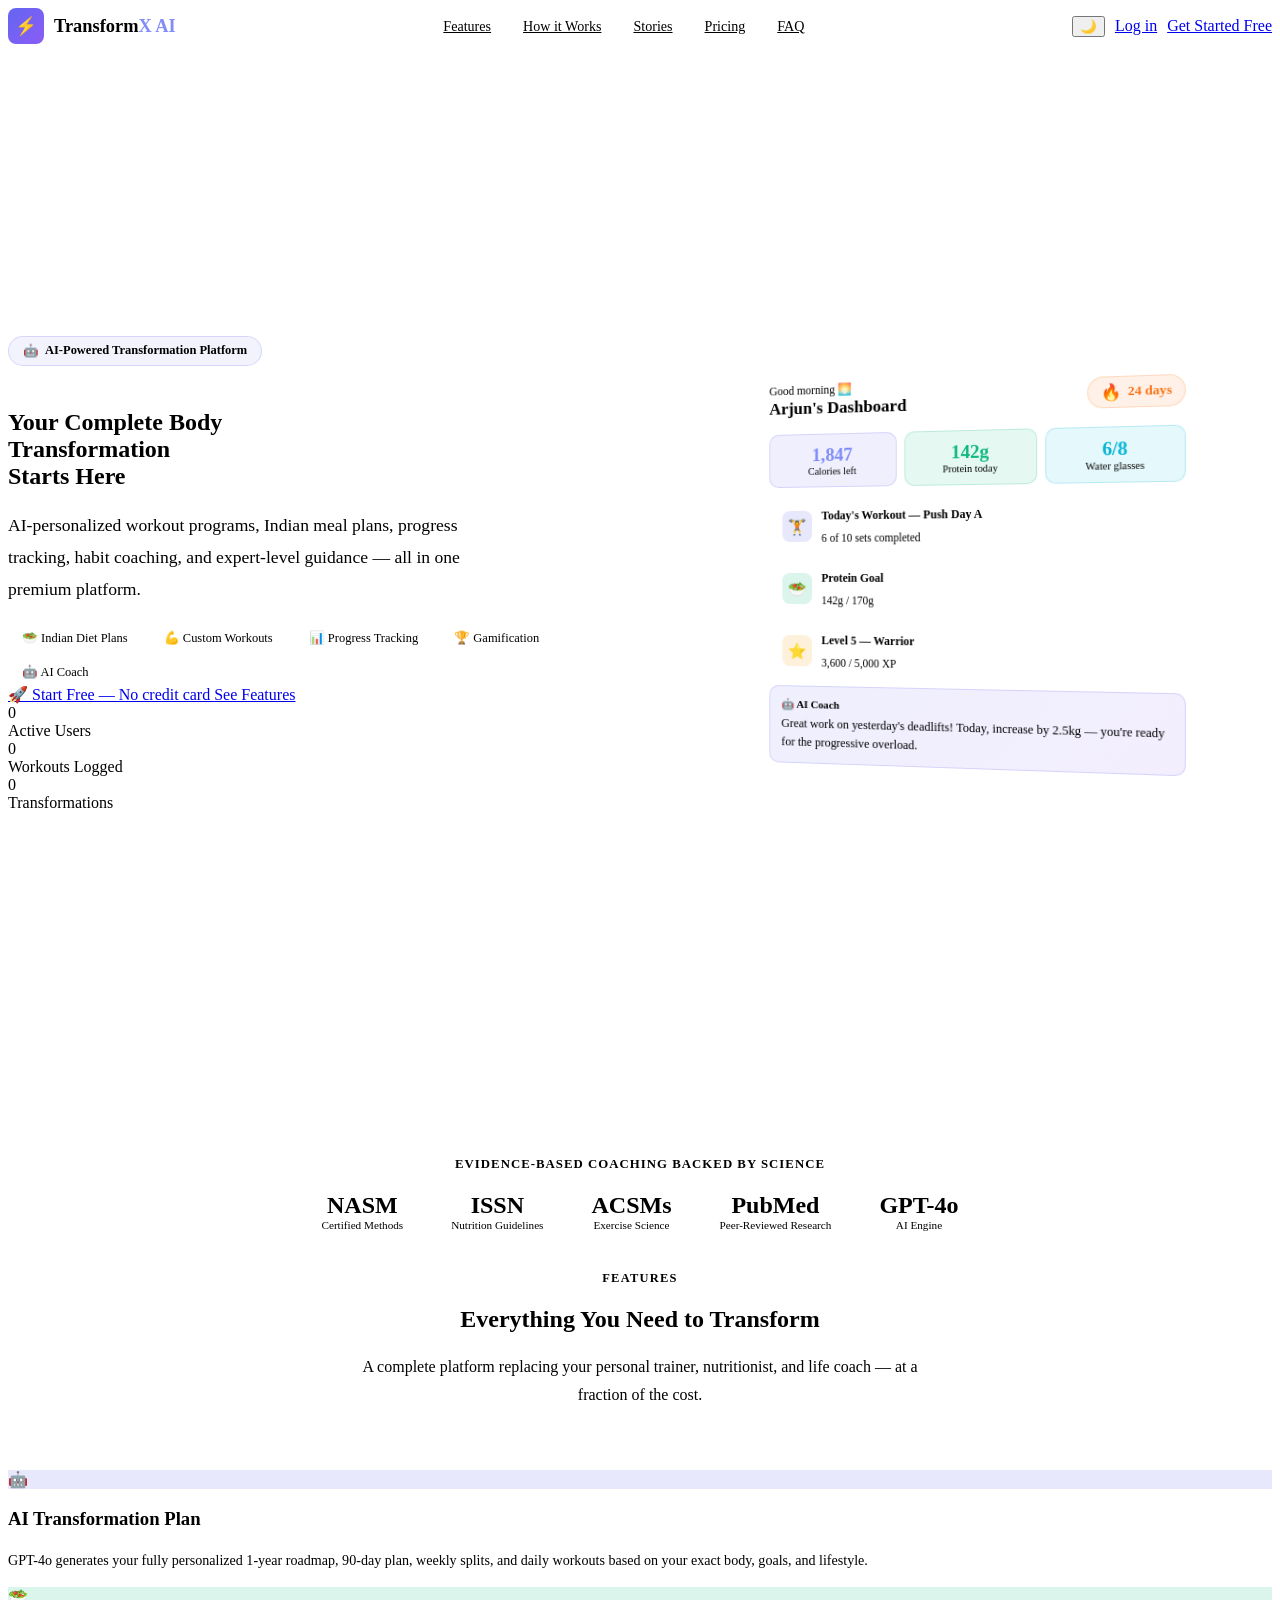
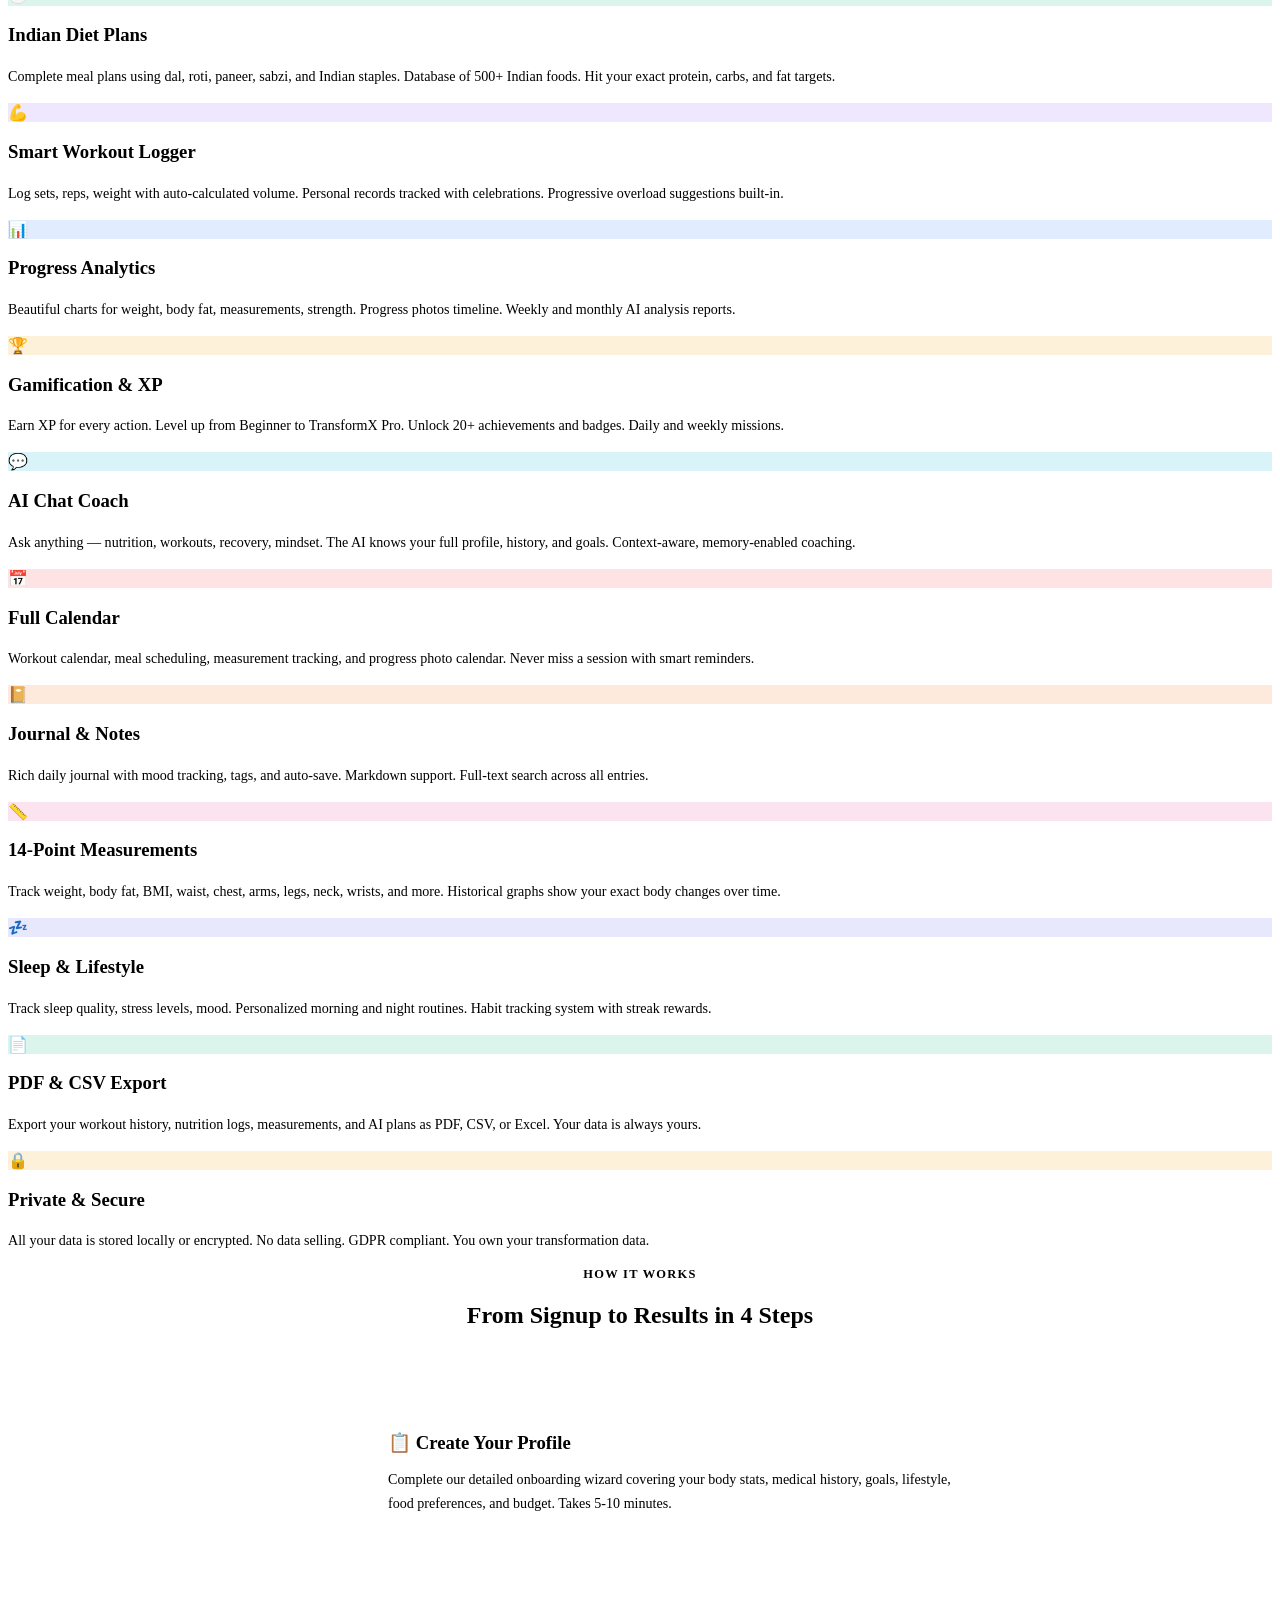
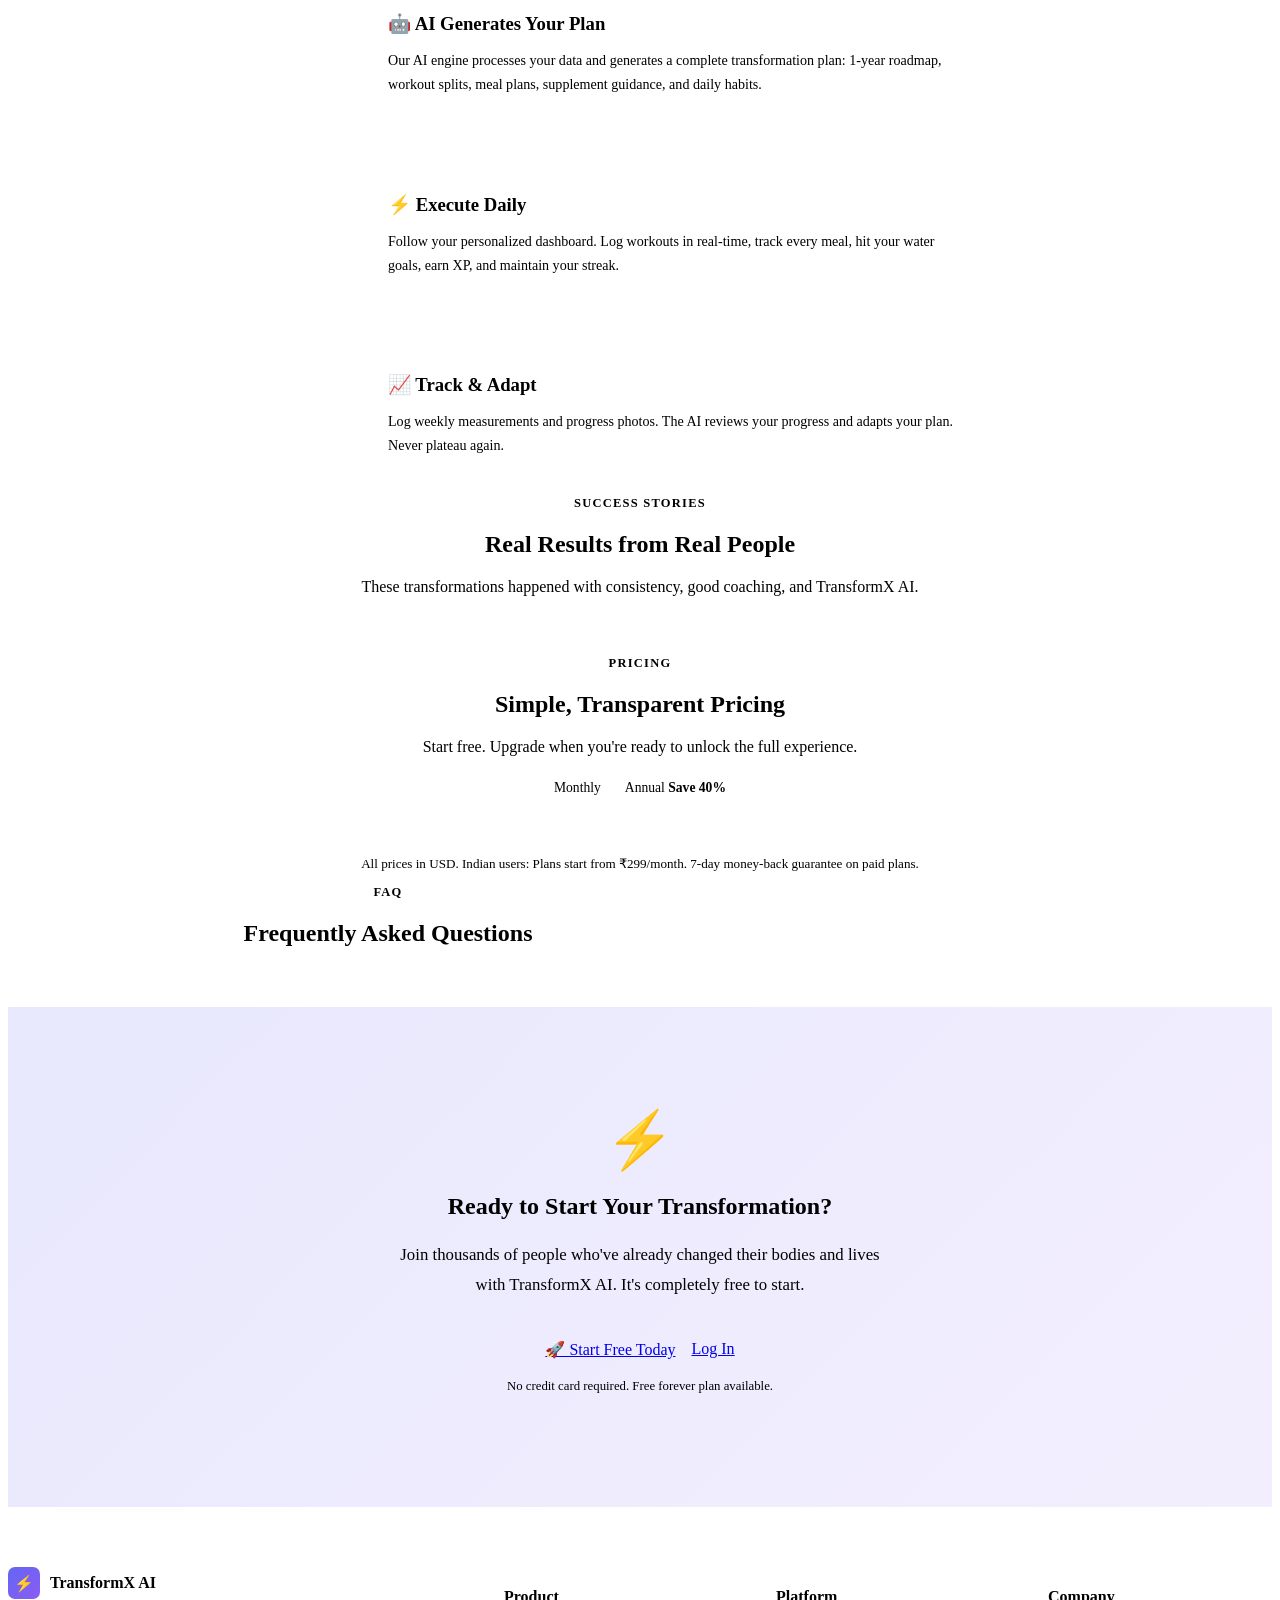
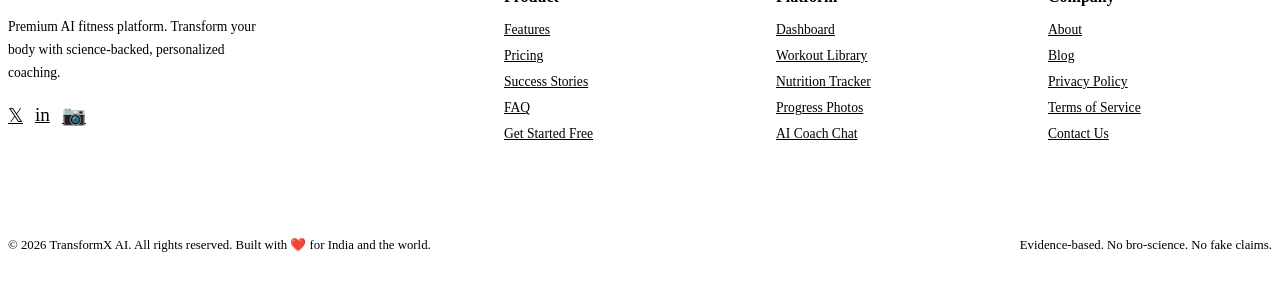
==== index.html @ 611a50c4 "Add files via upload" ====
<!DOCTYPE html>
<html lang="en" data-theme="dark">
<head>
  <meta charset="UTF-8">
  <meta name="viewport" content="width=device-width, initial-scale=1.0">
  <title>TransformX AI — Premium Fitness & Transformation Platform</title>
  <meta name="description" content="AI-powered fitness, nutrition, and body transformation platform. Personalized workout plans, Indian diet plans, progress tracking, and expert coaching — all in one app.">
  <meta name="keywords" content="fitness app, workout tracker, Indian diet plan, muscle gain, fat loss, AI coaching, body transformation">
  <meta property="og:title" content="TransformX AI — Transform Your Body with AI">
  <meta property="og:description" content="Premium AI fitness platform. Personalized workouts, Indian meal plans, progress tracking.">
  <link rel="preconnect" href="https://fonts.googleapis.com">
  <link rel="stylesheet" href="css/style.css">
  <link rel="icon" href="data:image/svg+xml,<svg xmlns='http://www.w3.org/2000/svg' viewBox='0 0 100 100'><text y='.9em' font-size='90'>⚡</text></svg>">
  <style>
    /* Landing page extras */
    .landing-nav-inner { display: flex; align-items: center; justify-content: space-between; }
    .nav-links { display: flex; gap: 32px; }
    .nav-links a { font-size: 0.88rem; font-weight: 500; color: var(--text-secondary); transition: color 0.2s; }
    .nav-links a:hover { color: var(--text-primary); }
    .nav-actions { display: flex; gap: 10px; align-items: center; }
    @media (max-width: 768px) { .nav-links { display: none; } }
    .hero-content { flex: 1; max-width: 600px; }
    .hero-badge { display: inline-flex; align-items: center; gap: 6px; background: rgba(99,102,241,0.08); border: 1px solid rgba(99,102,241,0.2); padding: 6px 14px; border-radius: 999px; font-size: 0.78rem; font-weight: 600; color: var(--primary-light); margin-bottom: 24px; }
    .floating-stat {
      background: var(--bg-card);
      border: 1px solid var(--border-light);
      border-radius: var(--radius-sm);
      padding: 10px 16px;
      box-shadow: var(--shadow);
      display: flex; align-items: center; gap: 8px;
      font-size: 0.82rem;
      white-space: nowrap;
    }
    .floating-stat strong { font-weight: 700; }
    .pill-row { display: flex; flex-wrap: wrap; gap: 8px; margin-top: 20px; }
    .pill { background: rgba(255,255,255,0.06); border: 1px solid var(--border); border-radius: 999px; padding: 5px 14px; font-size: 0.78rem; color: var(--text-secondary); }
    .section-label { font-size: 0.78rem; font-weight: 700; letter-spacing: 0.1em; text-transform: uppercase; color: var(--primary-light); margin-bottom: 12px; }
    .how-step { display: flex; gap: 20px; align-items: flex-start; padding: 24px; background: var(--bg-card); border: 1px solid var(--border); border-radius: var(--radius); transition: var(--transition); }
    .how-step:hover { border-color: var(--primary); transform: translateX(4px); }
    .how-step-num { width: 44px; height: 44px; background: linear-gradient(135deg, var(--primary), var(--accent)); border-radius: var(--radius-sm); display: flex; align-items: center; justify-content: center; font-weight: 800; font-size: 1.1rem; color: white; flex-shrink: 0; }
    .footer-grid { display: grid; grid-template-columns: 2fr 1fr 1fr 1fr; gap: 48px; }
    @media (max-width: 900px) { .footer-grid { grid-template-columns: 1fr 1fr; gap: 32px; } }
    @media (max-width: 600px) { .footer-grid { grid-template-columns: 1fr; } }
    .footer-link { display: block; color: var(--text-muted); font-size: 0.85rem; margin-bottom: 10px; transition: color 0.2s; }
    .footer-link:hover { color: var(--text-primary); }
    .hero-visual { flex: 1; display: flex; align-items: center; justify-content: center; }
    @media (max-width: 1000px) { .hero-visual { display: none; } }
    .app-mockup-card { background: var(--bg-card); border: 1px solid var(--border-light); border-radius: 20px; padding: 20px; box-shadow: 0 20px 80px rgba(0,0,0,0.6), var(--shadow-glow); max-width: 420px; width: 100%; transform: perspective(800px) rotateY(-8deg); transition: transform 0.5s ease; }
    .app-mockup-card:hover { transform: perspective(800px) rotateY(0deg); }
    .mock-row { display: flex; align-items: center; gap: 10px; background: var(--bg-secondary); border-radius: 10px; padding: 10px 14px; margin-bottom: 8px; }
    .mock-icon { width: 32px; height: 32px; border-radius: 8px; display: flex; align-items: center; justify-content: center; font-size: 1rem; }
    .mock-bar-wrap { flex: 1; }
    .mock-bar { height: 6px; border-radius: 999px; }
    .mock-label { font-size: 0.75rem; font-weight: 600; margin-bottom: 4px; }
    .mock-val { font-size: 0.72rem; color: var(--text-muted); }
    @keyframes float { 0%, 100% { transform: translateY(0px); } 50% { transform: translateY(-12px); } }
  </style>
</head>
<body>

<!-- NAVIGATION -->
<nav class="landing-nav" id="mainNav">
  <div class="container">
    <div class="landing-nav-inner">
      <div style="display:flex;align-items:center;gap:10px">
        <div style="width:36px;height:36px;background:linear-gradient(135deg,#6366f1,#8b5cf6);border-radius:8px;display:flex;align-items:center;justify-content:center;font-size:1.1rem;">⚡</div>
        <span style="font-weight:800;font-size:1.15rem;">Transform<span style="color:#818cf8;">X AI</span></span>
      </div>
      <div class="nav-links">
        <a href="#features">Features</a>
        <a href="#how-it-works">How it Works</a>
        <a href="#testimonials">Stories</a>
        <a href="#pricing">Pricing</a>
        <a href="#faq">FAQ</a>
      </div>
      <div class="nav-actions">
        <button class="btn-icon btn-ghost" onclick="toggleTheme()" id="themeBtn" title="Toggle theme">🌙</button>
        <a href="auth.html" class="btn btn-ghost btn-sm">Log in</a>
        <a href="auth.html?mode=signup" class="btn btn-primary btn-sm">Get Started Free</a>
      </div>
    </div>
  </div>
</nav>

<!-- HERO -->
<section class="hero">
  <div class="hero-bg"></div>
  <div class="hero-grid"></div>
  <div class="container" style="display:flex;align-items:center;gap:60px;padding-top:80px;padding-bottom:80px;min-height:100vh;">
    <div class="hero-content">
      <div class="hero-badge" style="animation:fadeIn 0.6s ease">
        <span>🤖</span> AI-Powered Transformation Platform
      </div>
      <h1 style="animation:fadeIn 0.6s 0.1s ease both;">
        Your <span class="text-gradient">Complete</span> Body<br>Transformation<br>Starts Here
      </h1>
      <p style="font-size:1.1rem;max-width:480px;margin-top:20px;line-height:1.8;animation:fadeIn 0.6s 0.2s ease both;">
        AI-personalized workout programs, Indian meal plans, progress tracking, habit coaching, and expert-level guidance — all in one premium platform.
      </p>
      <div class="pill-row">
        <span class="pill">🥗 Indian Diet Plans</span>
        <span class="pill">💪 Custom Workouts</span>
        <span class="pill">📊 Progress Tracking</span>
        <span class="pill">🏆 Gamification</span>
        <span class="pill">🤖 AI Coach</span>
      </div>
      <div class="hero-cta" style="animation:fadeIn 0.6s 0.3s ease both;">
        <a href="auth.html?mode=signup" class="btn btn-primary btn-xl">
          🚀 Start Free — No credit card
        </a>
        <a href="#features" class="btn btn-secondary btn-xl">See Features</a>
      </div>
      <div class="hero-stats" style="animation:fadeIn 0.6s 0.4s ease both;">
        <div>
          <div class="hero-stat-value text-gradient" id="counterUsers">0</div>
          <div class="hero-stat-label">Active Users</div>
        </div>
        <div>
          <div class="hero-stat-value text-gradient-2" id="counterWorkouts">0</div>
          <div class="hero-stat-label">Workouts Logged</div>
        </div>
        <div>
          <div class="hero-stat-value text-gradient" id="counterTransforms">0</div>
          <div class="hero-stat-label">Transformations</div>
        </div>
      </div>
    </div>

    <!-- App Preview Mockup -->
    <div class="hero-visual">
      <div class="app-mockup-card" style="animation:fadeIn 0.8s 0.2s ease both;">
        <!-- Header -->
        <div style="display:flex;align-items:center;justify-content:space-between;margin-bottom:16px;">
          <div>
            <div style="font-size:0.75rem;color:var(--text-muted);">Good morning 🌅</div>
            <div style="font-weight:800;font-size:1.1rem;">Arjun's Dashboard</div>
          </div>
          <div style="display:flex;align-items:center;gap:6px;background:rgba(249,115,22,0.1);border:1px solid rgba(249,115,22,0.2);border-radius:999px;padding:5px 12px;">
            <span style="animation:flame 1.5s infinite">🔥</span>
            <span style="font-size:0.82rem;font-weight:700;color:#f97316;">24 days</span>
          </div>
        </div>
        <!-- Stats row -->
        <div style="display:grid;grid-template-columns:1fr 1fr 1fr;gap:8px;margin-bottom:12px;">
          <div style="background:rgba(99,102,241,0.1);border:1px solid rgba(99,102,241,0.2);border-radius:10px;padding:10px;text-align:center;">
            <div style="font-size:1.2rem;font-weight:800;color:#818cf8;">1,847</div>
            <div style="font-size:0.65rem;color:var(--text-muted);">Calories left</div>
          </div>
          <div style="background:rgba(16,185,129,0.1);border:1px solid rgba(16,185,129,0.2);border-radius:10px;padding:10px;text-align:center;">
            <div style="font-size:1.2rem;font-weight:800;color:#10b981;">142g</div>
            <div style="font-size:0.65rem;color:var(--text-muted);">Protein today</div>
          </div>
          <div style="background:rgba(6,182,212,0.1);border:1px solid rgba(6,182,212,0.2);border-radius:10px;padding:10px;text-align:center;">
            <div style="font-size:1.2rem;font-weight:800;color:#06b6d4;">6/8</div>
            <div style="font-size:0.65rem;color:var(--text-muted);">Water glasses</div>
          </div>
        </div>
        <!-- Macro bars -->
        <div class="mock-row">
          <div class="mock-icon" style="background:rgba(99,102,241,0.15);">🏋️</div>
          <div class="mock-bar-wrap">
            <div class="mock-label">Today's Workout — Push Day A</div>
            <div class="progress-wrap" style="height:5px;"><div class="progress-bar" style="width:60%;background:linear-gradient(90deg,#6366f1,#8b5cf6);"></div></div>
            <div class="mock-val">6 of 10 sets completed</div>
          </div>
        </div>
        <div class="mock-row">
          <div class="mock-icon" style="background:rgba(16,185,129,0.15);">🥗</div>
          <div class="mock-bar-wrap">
            <div class="mock-label">Protein Goal</div>
            <div class="progress-wrap" style="height:5px;"><div class="progress-bar" style="width:83%;background:linear-gradient(90deg,#10b981,#06b6d4);"></div></div>
            <div class="mock-val">142g / 170g</div>
          </div>
        </div>
        <div class="mock-row">
          <div class="mock-icon" style="background:rgba(245,158,11,0.15);">⭐</div>
          <div class="mock-bar-wrap">
            <div class="mock-label">Level 5 — Warrior</div>
            <div class="progress-wrap" style="height:5px;"><div class="progress-bar" style="width:72%;background:linear-gradient(90deg,#f59e0b,#f97316);"></div></div>
            <div class="mock-val">3,600 / 5,000 XP</div>
          </div>
        </div>
        <!-- AI tip -->
        <div style="background:linear-gradient(135deg,rgba(99,102,241,0.1),rgba(139,92,246,0.1));border:1px solid rgba(99,102,241,0.2);border-radius:10px;padding:12px;margin-top:8px;">
          <div style="font-size:0.7rem;font-weight:700;color:var(--primary-light);margin-bottom:4px;">🤖 AI Coach</div>
          <div style="font-size:0.78rem;color:var(--text-secondary);line-height:1.5;">Great work on yesterday's deadlifts! Today, increase by 2.5kg — you're ready for the progressive overload.</div>
        </div>
      </div>
    </div>
  </div>
</section>

<!-- TRUSTED BY / SOCIAL PROOF -->
<section style="padding:40px 0;border-top:1px solid var(--border);border-bottom:1px solid var(--border);background:var(--bg-secondary);">
  <div class="container" style="text-align:center;">
    <p style="font-size:0.8rem;color:var(--text-muted);letter-spacing:0.08em;text-transform:uppercase;font-weight:600;margin-bottom:20px;">Evidence-based coaching backed by science</p>
    <div style="display:flex;justify-content:center;gap:48px;flex-wrap:wrap;align-items:center;">
      <div style="text-align:center;"><div style="font-size:1.5rem;font-weight:800;">NASM</div><div style="font-size:0.7rem;color:var(--text-muted);">Certified Methods</div></div>
      <div style="text-align:center;"><div style="font-size:1.5rem;font-weight:800;">ISSN</div><div style="font-size:0.7rem;color:var(--text-muted);">Nutrition Guidelines</div></div>
      <div style="text-align:center;"><div style="font-size:1.5rem;font-weight:800;">ACSMs</div><div style="font-size:0.7rem;color:var(--text-muted);">Exercise Science</div></div>
      <div style="text-align:center;"><div style="font-size:1.5rem;font-weight:800;">PubMed</div><div style="font-size:0.7rem;color:var(--text-muted);">Peer-Reviewed Research</div></div>
      <div style="text-align:center;"><div style="font-size:1.5rem;font-weight:800;">GPT-4o</div><div style="font-size:0.7rem;color:var(--text-muted);">AI Engine</div></div>
    </div>
  </div>
</section>

<!-- FEATURES -->
<section class="section" id="features">
  <div class="container">
    <div style="text-align:center;max-width:580px;margin:0 auto 60px;">
      <div class="section-label">Features</div>
      <h2>Everything You Need to <span class="text-gradient">Transform</span></h2>
      <p style="margin-top:16px;font-size:1rem;line-height:1.8;">A complete platform replacing your personal trainer, nutritionist, and life coach — at a fraction of the cost.</p>
    </div>
    <div class="features-grid" id="featuresGrid"></div>
  </div>
</section>

<!-- HOW IT WORKS -->
<section class="section" id="how-it-works" style="background:var(--bg-secondary);">
  <div class="container">
    <div style="text-align:center;max-width:580px;margin:0 auto 60px;">
      <div class="section-label">How It Works</div>
      <h2>From Signup to <span class="text-gradient">Results</span> in 4 Steps</h2>
    </div>
    <div style="display:flex;flex-direction:column;gap:16px;max-width:680px;margin:0 auto;" id="howSteps"></div>
  </div>
</section>

<!-- TESTIMONIALS -->
<section class="section" id="testimonials">
  <div class="container">
    <div style="text-align:center;max-width:580px;margin:0 auto 60px;">
      <div class="section-label">Success Stories</div>
      <h2>Real Results from <span class="text-gradient">Real People</span></h2>
      <p style="margin-top:16px;">These transformations happened with consistency, good coaching, and TransformX AI.</p>
    </div>
    <div class="testimonials-grid" id="testimonialsGrid"></div>
  </div>
</section>

<!-- PRICING -->
<section class="section" id="pricing" style="background:var(--bg-secondary);">
  <div class="container">
    <div style="text-align:center;max-width:580px;margin:0 auto 60px;">
      <div class="section-label">Pricing</div>
      <h2>Simple, <span class="text-gradient">Transparent</span> Pricing</h2>
      <p style="margin-top:16px;">Start free. Upgrade when you're ready to unlock the full experience.</p>
      <div style="display:flex;align-items:center;gap:12px;justify-content:center;margin-top:24px;">
        <span style="font-size:0.85rem;color:var(--text-secondary);">Monthly</span>
        <div class="toggle on" id="billingToggle" onclick="toggleBilling()" style="cursor:pointer;"></div>
        <span style="font-size:0.85rem;color:var(--text-secondary);">Annual <span style="color:var(--success);font-weight:700;">Save 40%</span></span>
      </div>
    </div>
    <div class="pricing-grid" id="pricingGrid"></div>
    <p style="text-align:center;color:var(--text-muted);font-size:0.82rem;margin-top:32px;">All prices in USD. Indian users: Plans start from ₹299/month. 7-day money-back guarantee on paid plans.</p>
  </div>
</section>

<!-- FAQ -->
<section class="section" id="faq">
  <div class="container" style="max-width:760px;">
    <div style="text-align:center;margin-bottom:60px;">
      <div class="section-label">FAQ</div>
      <h2>Frequently Asked <span class="text-gradient">Questions</span></h2>
    </div>
    <div id="faqList"></div>
  </div>
</section>

<!-- CTA -->
<section style="padding:100px 0;background:linear-gradient(135deg,rgba(99,102,241,0.15),rgba(139,92,246,0.1));border-top:1px solid var(--border);">
  <div class="container" style="text-align:center;">
    <div style="font-size:3.5rem;margin-bottom:20px;">⚡</div>
    <h2 style="max-width:600px;margin:0 auto 20px;">Ready to Start Your <span class="text-gradient">Transformation?</span></h2>
    <p style="color:var(--text-secondary);max-width:480px;margin:0 auto 40px;font-size:1.05rem;line-height:1.8;">Join thousands of people who've already changed their bodies and lives with TransformX AI. It's completely free to start.</p>
    <div style="display:flex;justify-content:center;gap:16px;flex-wrap:wrap;">
      <a href="auth.html?mode=signup" class="btn btn-primary btn-xl animate-glow">🚀 Start Free Today</a>
      <a href="auth.html" class="btn btn-secondary btn-xl">Log In</a>
    </div>
    <p style="font-size:0.8rem;color:var(--text-muted);margin-top:20px;">No credit card required. Free forever plan available.</p>
  </div>
</section>

<!-- FOOTER -->
<footer style="background:var(--bg-secondary);border-top:1px solid var(--border);padding:60px 0 32px;">
  <div class="container">
    <div class="footer-grid">
      <div>
        <div style="display:flex;align-items:center;gap:10px;margin-bottom:16px;">
          <div style="width:32px;height:32px;background:linear-gradient(135deg,#6366f1,#8b5cf6);border-radius:7px;display:flex;align-items:center;justify-content:center;">⚡</div>
          <span style="font-weight:800;">TransformX AI</span>
        </div>
        <p style="font-size:0.85rem;line-height:1.7;max-width:260px;">Premium AI fitness platform. Transform your body with science-backed, personalized coaching.</p>
        <div style="display:flex;gap:12px;margin-top:20px;">
          <a href="#" style="color:var(--text-muted);font-size:1.2rem;transition:color 0.2s;" onmouseover="this.style.color='#818cf8'" onmouseout="this.style.color=''">𝕏</a>
          <a href="#" style="color:var(--text-muted);font-size:1.2rem;transition:color 0.2s;" onmouseover="this.style.color='#818cf8'" onmouseout="this.style.color=''">in</a>
          <a href="#" style="color:var(--text-muted);font-size:1.2rem;transition:color 0.2s;" onmouseover="this.style.color='#818cf8'" onmouseout="this.style.color=''">📷</a>
        </div>
      </div>
      <div>
        <h4 style="margin-bottom:16px;">Product</h4>
        <a href="#features" class="footer-link">Features</a>
        <a href="#pricing" class="footer-link">Pricing</a>
        <a href="#testimonials" class="footer-link">Success Stories</a>
        <a href="#faq" class="footer-link">FAQ</a>
        <a href="auth.html?mode=signup" class="footer-link">Get Started Free</a>
      </div>
      <div>
        <h4 style="margin-bottom:16px;">Platform</h4>
        <a href="app.html" class="footer-link">Dashboard</a>
        <a href="app.html#workout" class="footer-link">Workout Library</a>
        <a href="app.html#nutrition" class="footer-link">Nutrition Tracker</a>
        <a href="app.html#progress" class="footer-link">Progress Photos</a>
        <a href="app.html#chat" class="footer-link">AI Coach Chat</a>
      </div>
      <div>
        <h4 style="margin-bottom:16px;">Company</h4>
        <a href="#" class="footer-link">About</a>
        <a href="#" class="footer-link">Blog</a>
        <a href="#" class="footer-link">Privacy Policy</a>
        <a href="#" class="footer-link">Terms of Service</a>
        <a href="#" class="footer-link">Contact Us</a>
      </div>
    </div>
    <div style="border-top:1px solid var(--border);margin-top:48px;padding-top:24px;display:flex;justify-content:space-between;align-items:center;flex-wrap:wrap;gap:12px;">
      <p style="font-size:0.8rem;color:var(--text-muted);">© 2026 TransformX AI. All rights reserved. Built with ❤️ for India and the world.</p>
      <p style="font-size:0.8rem;color:var(--text-muted);">Evidence-based. No bro-science. No fake claims.</p>
    </div>
  </div>
</footer>

<script src="js/data.js"></script>
<script src="js/utils.js"></script>
<script>
  // ===== LANDING PAGE SCRIPT =====

  let annualBilling = true;

  // Features data
  const features = [
    { icon: '🤖', color: 'rgba(99,102,241,0.15)', title: 'AI Transformation Plan', desc: 'GPT-4o generates your fully personalized 1-year roadmap, 90-day plan, weekly splits, and daily workouts based on your exact body, goals, and lifestyle.' },
    { icon: '🥗', color: 'rgba(16,185,129,0.15)', title: 'Indian Diet Plans', desc: 'Complete meal plans using dal, roti, paneer, sabzi, and Indian staples. Database of 500+ Indian foods. Hit your exact protein, carbs, and fat targets.' },
    { icon: '💪', color: 'rgba(139,92,246,0.15)', title: 'Smart Workout Logger', desc: 'Log sets, reps, weight with auto-calculated volume. Personal records tracked with celebrations. Progressive overload suggestions built-in.' },
    { icon: '📊', color: 'rgba(59,130,246,0.15)', title: 'Progress Analytics', desc: 'Beautiful charts for weight, body fat, measurements, strength. Progress photos timeline. Weekly and monthly AI analysis reports.' },
    { icon: '🏆', color: 'rgba(245,158,11,0.15)', title: 'Gamification & XP', desc: 'Earn XP for every action. Level up from Beginner to TransformX Pro. Unlock 20+ achievements and badges. Daily and weekly missions.' },
    { icon: '💬', color: 'rgba(6,182,212,0.15)', title: 'AI Chat Coach', desc: 'Ask anything — nutrition, workouts, recovery, mindset. The AI knows your full profile, history, and goals. Context-aware, memory-enabled coaching.' },
    { icon: '📅', color: 'rgba(239,68,68,0.15)', title: 'Full Calendar', desc: 'Workout calendar, meal scheduling, measurement tracking, and progress photo calendar. Never miss a session with smart reminders.' },
    { icon: '📔', color: 'rgba(249,115,22,0.15)', title: 'Journal & Notes', desc: 'Rich daily journal with mood tracking, tags, and auto-save. Markdown support. Full-text search across all entries.' },
    { icon: '📏', color: 'rgba(236,72,153,0.15)', title: '14-Point Measurements', desc: 'Track weight, body fat, BMI, waist, chest, arms, legs, neck, wrists, and more. Historical graphs show your exact body changes over time.' },
    { icon: '💤', color: 'rgba(99,102,241,0.15)', title: 'Sleep & Lifestyle', desc: 'Track sleep quality, stress levels, mood. Personalized morning and night routines. Habit tracking system with streak rewards.' },
    { icon: '📄', color: 'rgba(16,185,129,0.15)', title: 'PDF & CSV Export', desc: 'Export your workout history, nutrition logs, measurements, and AI plans as PDF, CSV, or Excel. Your data is always yours.' },
    { icon: '🔒', color: 'rgba(245,158,11,0.15)', title: 'Private & Secure', desc: 'All your data is stored locally or encrypted. No data selling. GDPR compliant. You own your transformation data.' },
  ];

  const howSteps = [
    { num: '1', title: 'Create Your Profile', desc: 'Complete our detailed onboarding wizard covering your body stats, medical history, goals, lifestyle, food preferences, and budget. Takes 5-10 minutes.', icon: '📋' },
    { num: '2', title: 'AI Generates Your Plan', desc: 'Our AI engine processes your data and generates a complete transformation plan: 1-year roadmap, workout splits, meal plans, supplement guidance, and daily habits.', icon: '🤖' },
    { num: '3', title: 'Execute Daily', desc: 'Follow your personalized dashboard. Log workouts in real-time, track every meal, hit your water goals, earn XP, and maintain your streak.', icon: '⚡' },
    { num: '4', title: 'Track & Adapt', desc: 'Log weekly measurements and progress photos. The AI reviews your progress and adapts your plan. Never plateau again.', icon: '📈' },
  ];

  const pricingPlans = [
    {
      name: 'Free', monthlyPrice: 0, annualPrice: 0, desc: 'Perfect to start your journey',
      features: ['Basic workout tracker', '100 foods in database', '7-day streak tracking', 'Basic progress charts', '1 AI chat message/day', 'Journal (30 entries)'],
      cta: 'Start Free', btnClass: 'btn-secondary', popular: false
    },
    {
      name: 'Pro', monthlyPrice: 9.99, annualPrice: 5.99, desc: 'The complete transformation package',
      features: ['Everything in Free', 'AI-generated custom plans', '500+ food database (Indian)', 'Unlimited AI chat', 'Progress photos (unlimited)', 'PDF export', 'All 20+ achievements', 'Priority support'],
      cta: 'Start 7-Day Trial', btnClass: 'btn-primary', popular: true
    },
    {
      name: 'Elite', monthlyPrice: 24.99, annualPrice: 14.99, desc: 'For serious transformers',
      features: ['Everything in Pro', 'Monthly 1:1 AI deep-dive', 'Custom supplement stack', 'Blood work interpretation', 'Posture & movement analysis', 'Voice & facial coaching', 'Priority AI responses', 'White-glove onboarding'],
      cta: 'Go Elite', btnClass: 'btn-secondary', popular: false
    },
  ];

  // Render features
  document.getElementById('featuresGrid').innerHTML = features.map((f, i) => `
    <div class="feature-card animate-fade-in" style="animation-delay:${i * 0.05}s">
      <div class="feature-icon" style="background:${f.color}">${f.icon}</div>
      <h3>${f.title}</h3>
      <p style="margin-top:8px;font-size:0.88rem;line-height:1.7;">${f.desc}</p>
    </div>
  `).join('');

  // Render how steps
  document.getElementById('howSteps').innerHTML = howSteps.map(s => `
    <div class="how-step">
      <div class="how-step-num">${s.num}</div>
      <div>
        <h3 style="margin-bottom:6px;">${s.icon} ${s.title}</h3>
        <p style="font-size:0.88rem;line-height:1.7;">${s.desc}</p>
      </div>
    </div>
  `).join('');

  // Render testimonials
  const testimonials = TX_DATA.testimonials;
  document.getElementById('testimonialsGrid').innerHTML = testimonials.map(t => `
    <div class="testimonial-card">
      <div class="testimonial-stars">★★★★★</div>
      <p class="testimonial-text">"${t.text}"</p>
      <div style="display:flex;align-items:center;gap:12px;">
        <div class="avatar">${t.avatar}</div>
        <div>
          <div style="font-weight:700;font-size:0.9rem;">${t.name}</div>
          <div style="font-size:0.78rem;color:var(--text-muted);">${t.city} • ${t.result}</div>
        </div>
        <div class="badge badge-primary ml-auto">${t.goal}</div>
      </div>
    </div>
  `).join('');

  // Render pricing
  function renderPricing() {
    document.getElementById('pricingGrid').innerHTML = pricingPlans.map(p => `
      <div class="pricing-card ${p.popular ? 'popular' : ''}">
        <div style="margin-bottom:8px;font-size:0.8rem;color:var(--text-muted);font-weight:600;text-transform:uppercase;letter-spacing:0.05em;">${p.name}</div>
        <div class="pricing-price">
          ${p.monthlyPrice === 0 ? 'Free' : `$${annualBilling ? p.annualPrice : p.monthlyPrice}`}
          ${p.monthlyPrice > 0 ? `<span style="font-size:1rem;font-weight:400;color:var(--text-muted);">/mo</span>` : ''}
        </div>
        ${annualBilling && p.annualPrice > 0 ? `<div style="font-size:0.78rem;color:var(--text-muted);margin-top:4px;">Billed annually · Save ${Math.round((1 - p.annualPrice/p.monthlyPrice)*100)}%</div>` : ''}
        <p style="font-size:0.85rem;margin:12px 0 20px;">${p.desc}</p>
        <a href="auth.html?mode=signup&plan=${p.name.toLowerCase()}" class="btn ${p.btnClass} btn-full">${p.cta}</a>
        <ul class="pricing-features">
          ${p.features.map(f => `<li>${f}</li>`).join('')}
        </ul>
      </div>
    `).join('');
  }
  renderPricing();

  function toggleBilling() {
    annualBilling = !annualBilling;
    document.getElementById('billingToggle').className = `toggle ${annualBilling ? 'on' : ''}`;
    renderPricing();
  }

  // Render FAQ
  const faqs = TX_DATA.faqs;
  document.getElementById('faqList').innerHTML = faqs.map((f, i) => `
    <div class="faq-item" id="faq_${i}">
      <div class="faq-question" onclick="toggleFaq(${i})">
        <span>${f.q}</span>
        <span class="faq-chevron">▾</span>
      </div>
      <div class="faq-answer" id="faq_ans_${i}">
        <p style="font-size:0.9rem;line-height:1.8;">${f.a}</p>
      </div>
    </div>
  `).join('');

  function toggleFaq(i) {
    const item = document.getElementById(`faq_${i}`);
    const ans = document.getElementById(`faq_ans_${i}`);
    const isOpen = ans.classList.contains('open');
    document.querySelectorAll('.faq-answer.open').forEach(a => a.classList.remove('open'));
    document.querySelectorAll('.faq-item.open').forEach(a => a.classList.remove('open'));
    if (!isOpen) { ans.classList.add('open'); item.classList.add('open'); }
  }

  // Navbar scroll
  window.addEventListener('scroll', () => {
    const nav = document.getElementById('mainNav');
    nav.classList.toggle('scrolled', window.scrollY > 20);
  });

  // Animated counters
  function animateCounter(id, target, suffix = '') {
    const el = document.getElementById(id);
    if (!el) return;
    let start = 0;
    const duration = 2000;
    const increment = target / (duration / 16);
    const timer = setInterval(() => {
      start += increment;
      if (start >= target) { start = target; clearInterval(timer); }
      el.textContent = Math.floor(start).toLocaleString('en-IN') + suffix;
    }, 16);
  }

  // Intersection observer for counters
  const counterObserver = new IntersectionObserver((entries) => {
    entries.forEach(e => {
      if (e.isIntersecting) {
        animateCounter('counterUsers', 12847);
        animateCounter('counterWorkouts', 284920);
        animateCounter('counterTransforms', 4293);
        counterObserver.disconnect();
      }
    });
  });
  counterObserver.observe(document.getElementById('counterUsers'));

  // Theme toggle
  function toggleTheme() {
    const newTheme = TXUtils.theme.toggle();
    document.getElementById('themeBtn').textContent = newTheme === 'dark' ? '🌙' : '☀️';
  }

  // Init
  TXUtils.theme.apply();
  const savedTheme = TXUtils.theme.get();
  document.getElementById('themeBtn').textContent = savedTheme === 'dark' ? '🌙' : '☀️';

  // If already logged in, add "Go to App" button
  if (TXUtils.auth.isLoggedIn()) {
    document.querySelectorAll('a[href="auth.html?mode=signup"]').forEach(btn => {
      if (btn.textContent.includes('Start Free')) {
        btn.href = 'app.html';
        btn.textContent = '🚀 Go to Dashboard';
      }
    });
  }
</script>
</body>
</html>
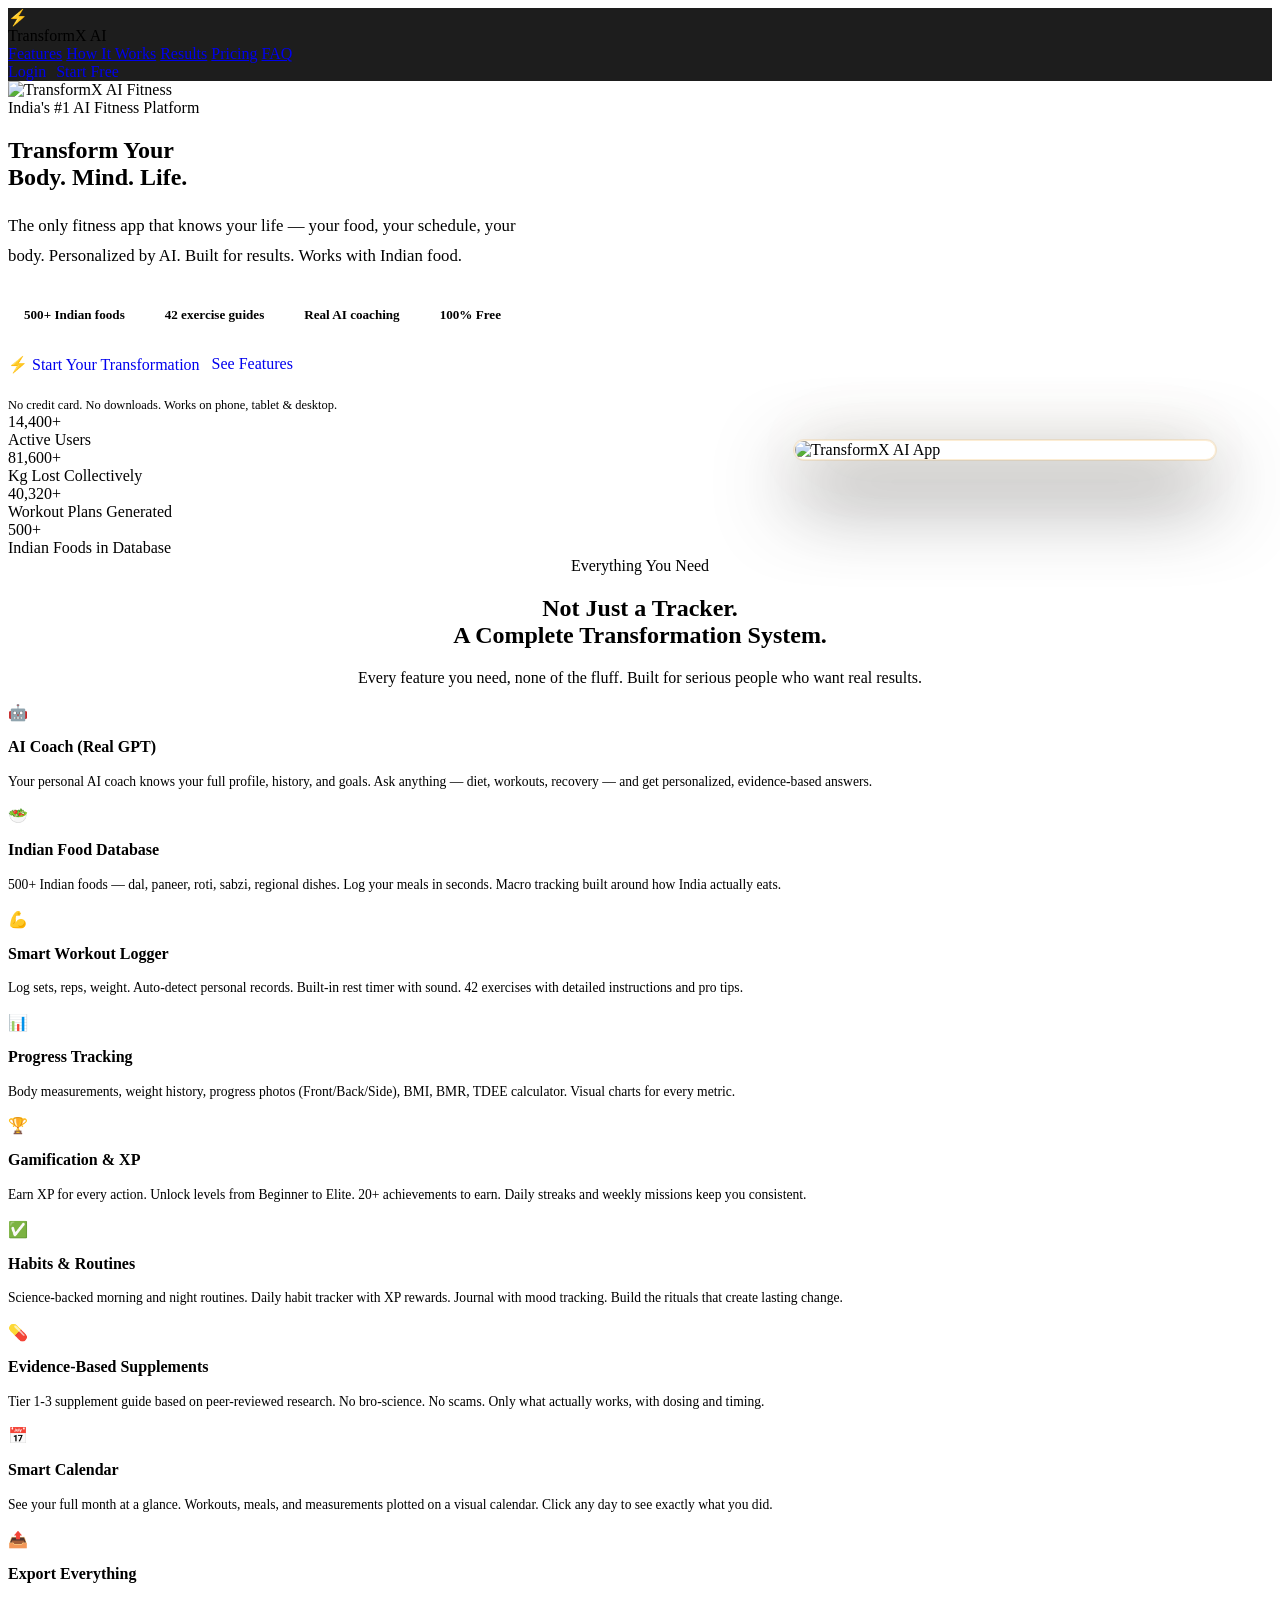
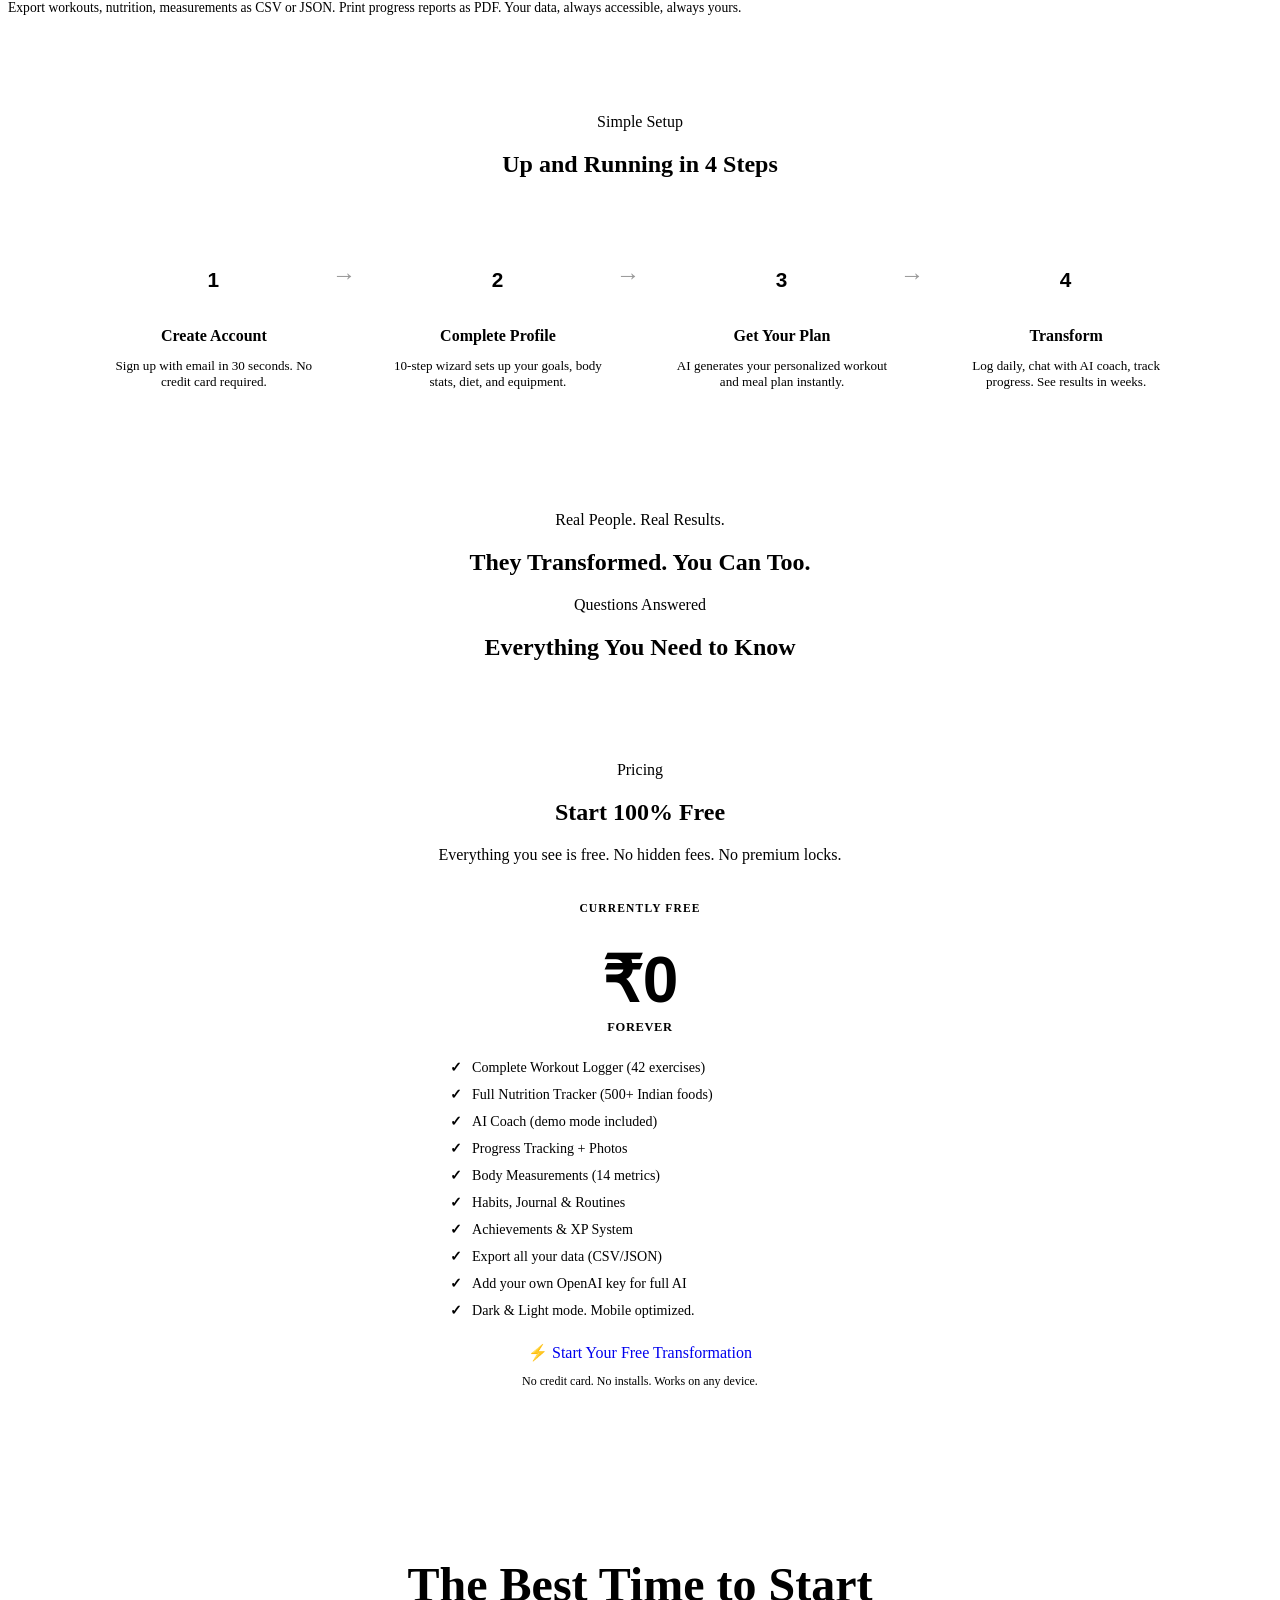
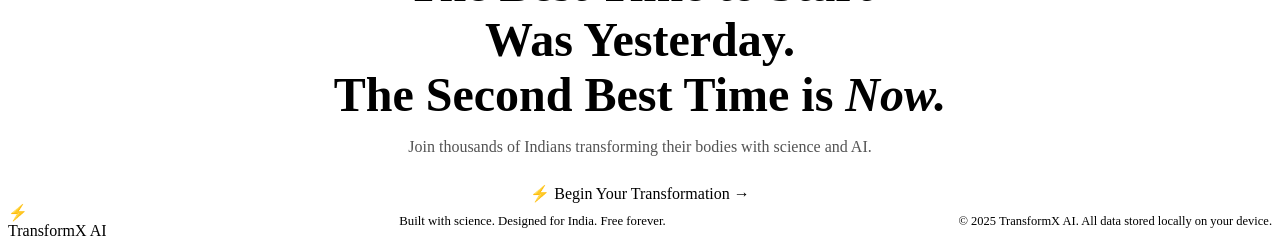
==== commit 87010b00: "Update index.html" ====
--- a/index.html
+++ b/index.html
@@ -2,521 +2,401 @@
 <html lang="en" data-theme="dark">
 <head>
   <meta charset="UTF-8">
-  <meta name="viewport" content="width=device-width, initial-scale=1.0">
-  <title>TransformX AI — Premium Fitness & Transformation Platform</title>
-  <meta name="description" content="AI-powered fitness, nutrition, and body transformation platform. Personalized workout plans, Indian diet plans, progress tracking, and expert coaching — all in one app.">
-  <meta name="keywords" content="fitness app, workout tracker, Indian diet plan, muscle gain, fat loss, AI coaching, body transformation">
-  <meta property="og:title" content="TransformX AI — Transform Your Body with AI">
-  <meta property="og:description" content="Premium AI fitness platform. Personalized workouts, Indian meal plans, progress tracking.">
-  <link rel="preconnect" href="https://fonts.googleapis.com">
+  <meta name="viewport" content="width=device-width, initial-scale=1.0, viewport-fit=cover">
+  <title>TransformX AI — #1 AI Fitness & Transformation Platform</title>
+  <meta name="description" content="AI-powered fitness, nutrition, body transformation and lifestyle platform. Personalized workout plans, Indian food tracking, and real results. Free to start.">
+  <meta name="theme-color" content="#0a0a0a">
+  <link rel="icon" href="data:image/svg+xml,<svg xmlns='http://www.w3.org/2000/svg' viewBox='0 0 100 100'><text y='.9em' font-size='90'>⚡</text></svg>">
   <link rel="stylesheet" href="css/style.css">
-  <link rel="icon" href="data:image/svg+xml,<svg xmlns='http://www.w3.org/2000/svg' viewBox='0 0 100 100'><text y='.9em' font-size='90'>⚡</text></svg>">
   <style>
-    /* Landing page extras */
-    .landing-nav-inner { display: flex; align-items: center; justify-content: space-between; }
-    .nav-links { display: flex; gap: 32px; }
-    .nav-links a { font-size: 0.88rem; font-weight: 500; color: var(--text-secondary); transition: color 0.2s; }
-    .nav-links a:hover { color: var(--text-primary); }
-    .nav-actions { display: flex; gap: 10px; align-items: center; }
-    @media (max-width: 768px) { .nav-links { display: none; } }
-    .hero-content { flex: 1; max-width: 600px; }
-    .hero-badge { display: inline-flex; align-items: center; gap: 6px; background: rgba(99,102,241,0.08); border: 1px solid rgba(99,102,241,0.2); padding: 6px 14px; border-radius: 999px; font-size: 0.78rem; font-weight: 600; color: var(--primary-light); margin-bottom: 24px; }
-    .floating-stat {
-      background: var(--bg-card);
-      border: 1px solid var(--border-light);
-      border-radius: var(--radius-sm);
-      padding: 10px 16px;
-      box-shadow: var(--shadow);
-      display: flex; align-items: center; gap: 8px;
-      font-size: 0.82rem;
-      white-space: nowrap;
-    }
-    .floating-stat strong { font-weight: 700; }
-    .pill-row { display: flex; flex-wrap: wrap; gap: 8px; margin-top: 20px; }
-    .pill { background: rgba(255,255,255,0.06); border: 1px solid var(--border); border-radius: 999px; padding: 5px 14px; font-size: 0.78rem; color: var(--text-secondary); }
-    .section-label { font-size: 0.78rem; font-weight: 700; letter-spacing: 0.1em; text-transform: uppercase; color: var(--primary-light); margin-bottom: 12px; }
-    .how-step { display: flex; gap: 20px; align-items: flex-start; padding: 24px; background: var(--bg-card); border: 1px solid var(--border); border-radius: var(--radius); transition: var(--transition); }
-    .how-step:hover { border-color: var(--primary); transform: translateX(4px); }
-    .how-step-num { width: 44px; height: 44px; background: linear-gradient(135deg, var(--primary), var(--accent)); border-radius: var(--radius-sm); display: flex; align-items: center; justify-content: center; font-weight: 800; font-size: 1.1rem; color: white; flex-shrink: 0; }
-    .footer-grid { display: grid; grid-template-columns: 2fr 1fr 1fr 1fr; gap: 48px; }
-    @media (max-width: 900px) { .footer-grid { grid-template-columns: 1fr 1fr; gap: 32px; } }
-    @media (max-width: 600px) { .footer-grid { grid-template-columns: 1fr; } }
-    .footer-link { display: block; color: var(--text-muted); font-size: 0.85rem; margin-bottom: 10px; transition: color 0.2s; }
-    .footer-link:hover { color: var(--text-primary); }
-    .hero-visual { flex: 1; display: flex; align-items: center; justify-content: center; }
-    @media (max-width: 1000px) { .hero-visual { display: none; } }
-    .app-mockup-card { background: var(--bg-card); border: 1px solid var(--border-light); border-radius: 20px; padding: 20px; box-shadow: 0 20px 80px rgba(0,0,0,0.6), var(--shadow-glow); max-width: 420px; width: 100%; transform: perspective(800px) rotateY(-8deg); transition: transform 0.5s ease; }
-    .app-mockup-card:hover { transform: perspective(800px) rotateY(0deg); }
-    .mock-row { display: flex; align-items: center; gap: 10px; background: var(--bg-secondary); border-radius: 10px; padding: 10px 14px; margin-bottom: 8px; }
-    .mock-icon { width: 32px; height: 32px; border-radius: 8px; display: flex; align-items: center; justify-content: center; font-size: 1rem; }
-    .mock-bar-wrap { flex: 1; }
-    .mock-bar { height: 6px; border-radius: 999px; }
-    .mock-label { font-size: 0.75rem; font-weight: 600; margin-bottom: 4px; }
-    .mock-val { font-size: 0.72rem; color: var(--text-muted); }
-    @keyframes float { 0%, 100% { transform: translateY(0px); } 50% { transform: translateY(-12px); } }
+    .highlight-bar { display: flex; gap: 24px; flex-wrap: wrap; margin-top: 36px; }
+    .highlight-item { display: flex; align-items: center; gap: 8px; font-size: 0.82rem; color: var(--text-muted); font-weight: 600; }
+    .highlight-dot { width: 8px; height: 8px; border-radius: 50%; background: var(--gold); flex-shrink: 0; }
+    .app-preview {
+      position: absolute; right: 5%; top: 50%; transform: translateY(-50%);
+      width: 420px; border-radius: 24px; overflow: hidden;
+      box-shadow: 0 32px 80px rgba(0,0,0,0.8), 0 0 0 1px rgba(245,166,35,0.15), 0 0 80px rgba(245,166,35,0.08);
+      border: 1px solid rgba(245,166,35,0.2);
+    }
+    @media (max-width: 1100px) { .app-preview { display: none; } }
+    .how-it-works { padding: 80px 6%; background: var(--bg); }
+    .steps-row { display: grid; grid-template-columns: repeat(4, 1fr); gap: 24px; margin-top: 48px; }
+    @media (max-width: 900px) { .steps-row { grid-template-columns: repeat(2, 1fr); } }
+    @media (max-width: 480px) { .steps-row { grid-template-columns: 1fr; } }
+    .step-card { text-align: center; padding: 28px 16px; position: relative; }
+    .step-num {
+      width: 52px; height: 52px; border-radius: 50%;
+      background: var(--gold); color: var(--black);
+      display: flex; align-items: center; justify-content: center;
+      font-size: 1.3rem; font-weight: 900;
+      margin: 0 auto 16px; font-family: 'Bebas Neue', sans-serif; letter-spacing: 0.05em;
+    }
+    .step-card::after {
+      content: '→';
+      position: absolute; right: -12px; top: 36px;
+      font-size: 1.5rem; color: var(--gold); opacity: 0.4;
+    }
+    .step-card:last-child::after { display: none; }
+    @media (max-width: 900px) { .step-card::after { display: none; } }
+    .pricing-section { padding: 80px 6%; background: var(--bg-2); }
+    .pricing-card {
+      background: var(--bg);
+      border: 1px solid var(--border);
+      border-radius: var(--radius-lg);
+      padding: 36px; max-width: 460px; margin: 48px auto 0;
+      text-align: center; position: relative;
+    }
+    .pricing-badge {
+      position: absolute; top: -14px; left: 50%; transform: translateX(-50%);
+      background: var(--gold); color: var(--black);
+      padding: 4px 20px; border-radius: 999px;
+      font-size: 0.72rem; font-weight: 800; text-transform: uppercase; letter-spacing: 0.1em;
+    }
+    .pricing-price { font-size: 4rem; font-weight: 900; color: var(--gold); line-height: 1; font-family: 'Bebas Neue', sans-serif; }
+    .pricing-features { list-style: none; text-align: left; margin: 24px 0; display: flex; flex-direction: column; gap: 10px; }
+    .pricing-features li { display: flex; align-items: center; gap: 10px; font-size: 0.88rem; color: var(--text-dim); }
+    .pricing-features li::before { content: '✓'; color: var(--gold); font-weight: 900; flex-shrink: 0; }
+    .scroll-reveal { opacity: 0; transform: translateY(30px); transition: opacity 0.6s ease, transform 0.6s ease; }
+    .scroll-reveal.visible { opacity: 1; transform: translateY(0); }
   </style>
 </head>
 <body>
 
 <!-- NAVIGATION -->
 <nav class="landing-nav" id="mainNav">
-  <div class="container">
-    <div class="landing-nav-inner">
-      <div style="display:flex;align-items:center;gap:10px">
-        <div style="width:36px;height:36px;background:linear-gradient(135deg,#6366f1,#8b5cf6);border-radius:8px;display:flex;align-items:center;justify-content:center;font-size:1.1rem;">⚡</div>
-        <span style="font-weight:800;font-size:1.15rem;">Transform<span style="color:#818cf8;">X AI</span></span>
-      </div>
-      <div class="nav-links">
-        <a href="#features">Features</a>
-        <a href="#how-it-works">How it Works</a>
-        <a href="#testimonials">Stories</a>
-        <a href="#pricing">Pricing</a>
-        <a href="#faq">FAQ</a>
-      </div>
-      <div class="nav-actions">
-        <button class="btn-icon btn-ghost" onclick="toggleTheme()" id="themeBtn" title="Toggle theme">🌙</button>
-        <a href="auth.html" class="btn btn-ghost btn-sm">Log in</a>
-        <a href="auth.html?mode=signup" class="btn btn-primary btn-sm">Get Started Free</a>
-      </div>
-    </div>
+  <div class="landing-logo">
+    <div class="landing-logo-icon">⚡</div>
+    <div class="landing-logo-text">Transform<span>X AI</span></div>
+  </div>
+  <div class="landing-nav-links">
+    <a href="#features">Features</a>
+    <a href="#how-it-works">How It Works</a>
+    <a href="#results">Results</a>
+    <a href="#pricing">Pricing</a>
+    <a href="#faq">FAQ</a>
+  </div>
+  <div style="display:flex;gap:10px;align-items:center;">
+    <a href="auth.html" class="btn btn-ghost btn-sm" style="text-decoration:none;">Login</a>
+    <a href="auth.html" class="btn btn-primary btn-sm" style="text-decoration:none;">Start Free</a>
   </div>
 </nav>
 
 <!-- HERO -->
-<section class="hero">
-  <div class="hero-bg"></div>
-  <div class="hero-grid"></div>
-  <div class="container" style="display:flex;align-items:center;gap:60px;padding-top:80px;padding-bottom:80px;min-height:100vh;">
-    <div class="hero-content">
-      <div class="hero-badge" style="animation:fadeIn 0.6s ease">
-        <span>🤖</span> AI-Powered Transformation Platform
-      </div>
-      <h1 style="animation:fadeIn 0.6s 0.1s ease both;">
-        Your <span class="text-gradient">Complete</span> Body<br>Transformation<br>Starts Here
-      </h1>
-      <p style="font-size:1.1rem;max-width:480px;margin-top:20px;line-height:1.8;animation:fadeIn 0.6s 0.2s ease both;">
-        AI-personalized workout programs, Indian meal plans, progress tracking, habit coaching, and expert-level guidance — all in one premium platform.
-      </p>
-      <div class="pill-row">
-        <span class="pill">🥗 Indian Diet Plans</span>
-        <span class="pill">💪 Custom Workouts</span>
-        <span class="pill">📊 Progress Tracking</span>
-        <span class="pill">🏆 Gamification</span>
-        <span class="pill">🤖 AI Coach</span>
-      </div>
-      <div class="hero-cta" style="animation:fadeIn 0.6s 0.3s ease both;">
-        <a href="auth.html?mode=signup" class="btn btn-primary btn-xl">
-          🚀 Start Free — No credit card
-        </a>
-        <a href="#features" class="btn btn-secondary btn-xl">See Features</a>
-      </div>
-      <div class="hero-stats" style="animation:fadeIn 0.6s 0.4s ease both;">
-        <div>
-          <div class="hero-stat-value text-gradient" id="counterUsers">0</div>
-          <div class="hero-stat-label">Active Users</div>
-        </div>
-        <div>
-          <div class="hero-stat-value text-gradient-2" id="counterWorkouts">0</div>
-          <div class="hero-stat-label">Workouts Logged</div>
-        </div>
-        <div>
-          <div class="hero-stat-value text-gradient" id="counterTransforms">0</div>
-          <div class="hero-stat-label">Transformations</div>
+<section class="hero-section" id="hero">
+  <div class="hero-bg">
+    <img src="img/hero.jpg" alt="TransformX AI Fitness" loading="eager">
+  </div>
+  <div class="hero-content">
+    <div class="hero-eyebrow">India's #1 AI Fitness Platform</div>
+    <h1>Transform Your<br><span class="text-gold">Body. Mind. Life.</span></h1>
+    <p style="font-size:1.05rem;color:var(--text-dim);margin-top:20px;max-width:520px;line-height:1.8;">
+      The only fitness app that knows your life — your food, your schedule, your body. Personalized by AI. Built for results. Works with Indian food.
+    </p>
+    <div class="highlight-bar">
+      <div class="highlight-item"><div class="highlight-dot"></div>500+ Indian foods</div>
+      <div class="highlight-item"><div class="highlight-dot"></div>42 exercise guides</div>
+      <div class="highlight-item"><div class="highlight-dot"></div>Real AI coaching</div>
+      <div class="highlight-item"><div class="highlight-dot"></div>100% Free</div>
+    </div>
+    <div style="display:flex;gap:12px;margin-top:32px;flex-wrap:wrap;">
+      <a href="auth.html" class="btn btn-primary btn-lg" style="text-decoration:none;">
+        ⚡ Start Your Transformation
+      </a>
+      <a href="#features" class="btn btn-outline btn-lg" style="text-decoration:none;">
+        See Features
+      </a>
+    </div>
+    <div style="margin-top:24px;font-size:0.78rem;color:var(--text-muted);">
+      No credit card. No downloads. Works on phone, tablet & desktop.
+    </div>
+  </div>
+  <div class="app-preview">
+    <img src="img/app-mockup.jpg" alt="TransformX AI App">
+  </div>
+</section>
+
+<!-- STATS -->
+<section class="stats-section" id="results">
+  <div class="stats-row">
+    <div class="stat-item scroll-reveal">
+      <div class="stat-num" id="statUsers">0</div>
+      <div class="stat-desc">Active Users</div>
+    </div>
+    <div class="stat-item scroll-reveal">
+      <div class="stat-num" id="statKg">0</div>
+      <div class="stat-desc">Kg Lost Collectively</div>
+    </div>
+    <div class="stat-item scroll-reveal">
+      <div class="stat-num" id="statPlans">0</div>
+      <div class="stat-desc">Workout Plans Generated</div>
+    </div>
+    <div class="stat-item scroll-reveal">
+      <div class="stat-num" id="statFoods">500+</div>
+      <div class="stat-desc">Indian Foods in Database</div>
+    </div>
+  </div>
+</section>
+
+<!-- FEATURES -->
+<section class="features-section" id="features">
+  <div style="text-align:center;max-width:640px;margin:0 auto;">
+    <div class="section-eyebrow">Everything You Need</div>
+    <h2>Not Just a Tracker.<br><span class="text-gold">A Complete Transformation System.</span></h2>
+    <p style="margin-top:16px;">Every feature you need, none of the fluff. Built for serious people who want real results.</p>
+  </div>
+  <div class="features-grid">
+    <div class="feature-card scroll-reveal">
+      <div class="feature-icon">🤖</div>
+      <h3 style="font-size:1rem;margin-bottom:8px;">AI Coach (Real GPT)</h3>
+      <p style="font-size:0.85rem;line-height:1.7;">Your personal AI coach knows your full profile, history, and goals. Ask anything — diet, workouts, recovery — and get personalized, evidence-based answers.</p>
+    </div>
+    <div class="feature-card scroll-reveal">
+      <div class="feature-icon">🥗</div>
+      <h3 style="font-size:1rem;margin-bottom:8px;">Indian Food Database</h3>
+      <p style="font-size:0.85rem;line-height:1.7;">500+ Indian foods — dal, paneer, roti, sabzi, regional dishes. Log your meals in seconds. Macro tracking built around how India actually eats.</p>
+    </div>
+    <div class="feature-card scroll-reveal">
+      <div class="feature-icon">💪</div>
+      <h3 style="font-size:1rem;margin-bottom:8px;">Smart Workout Logger</h3>
+      <p style="font-size:0.85rem;line-height:1.7;">Log sets, reps, weight. Auto-detect personal records. Built-in rest timer with sound. 42 exercises with detailed instructions and pro tips.</p>
+    </div>
+    <div class="feature-card scroll-reveal">
+      <div class="feature-icon">📊</div>
+      <h3 style="font-size:1rem;margin-bottom:8px;">Progress Tracking</h3>
+      <p style="font-size:0.85rem;line-height:1.7;">Body measurements, weight history, progress photos (Front/Back/Side), BMI, BMR, TDEE calculator. Visual charts for every metric.</p>
+    </div>
+    <div class="feature-card scroll-reveal">
+      <div class="feature-icon">🏆</div>
+      <h3 style="font-size:1rem;margin-bottom:8px;">Gamification & XP</h3>
+      <p style="font-size:0.85rem;line-height:1.7;">Earn XP for every action. Unlock levels from Beginner to Elite. 20+ achievements to earn. Daily streaks and weekly missions keep you consistent.</p>
+    </div>
+    <div class="feature-card scroll-reveal">
+      <div class="feature-icon">✅</div>
+      <h3 style="font-size:1rem;margin-bottom:8px;">Habits & Routines</h3>
+      <p style="font-size:0.85rem;line-height:1.7;">Science-backed morning and night routines. Daily habit tracker with XP rewards. Journal with mood tracking. Build the rituals that create lasting change.</p>
+    </div>
+    <div class="feature-card scroll-reveal">
+      <div class="feature-icon">💊</div>
+      <h3 style="font-size:1rem;margin-bottom:8px;">Evidence-Based Supplements</h3>
+      <p style="font-size:0.85rem;line-height:1.7;">Tier 1-3 supplement guide based on peer-reviewed research. No bro-science. No scams. Only what actually works, with dosing and timing.</p>
+    </div>
+    <div class="feature-card scroll-reveal">
+      <div class="feature-icon">📅</div>
+      <h3 style="font-size:1rem;margin-bottom:8px;">Smart Calendar</h3>
+      <p style="font-size:0.85rem;line-height:1.7;">See your full month at a glance. Workouts, meals, and measurements plotted on a visual calendar. Click any day to see exactly what you did.</p>
+    </div>
+    <div class="feature-card scroll-reveal">
+      <div class="feature-icon">📤</div>
+      <h3 style="font-size:1rem;margin-bottom:8px;">Export Everything</h3>
+      <p style="font-size:0.85rem;line-height:1.7;">Export workouts, nutrition, measurements as CSV or JSON. Print progress reports as PDF. Your data, always accessible, always yours.</p>
+    </div>
+  </div>
+</section>
+
+<!-- HOW IT WORKS -->
+<section class="how-it-works" id="how-it-works">
+  <div style="text-align:center;max-width:540px;margin:0 auto;">
+    <div class="section-eyebrow">Simple Setup</div>
+    <h2>Up and Running in <span class="text-gold">4 Steps</span></h2>
+  </div>
+  <div class="steps-row">
+    <div class="step-card scroll-reveal">
+      <div class="step-num">1</div>
+      <h4 style="margin-bottom:8px;">Create Account</h4>
+      <p style="font-size:0.82rem;color:var(--text-muted);">Sign up with email in 30 seconds. No credit card required.</p>
+    </div>
+    <div class="step-card scroll-reveal">
+      <div class="step-num">2</div>
+      <h4 style="margin-bottom:8px;">Complete Profile</h4>
+      <p style="font-size:0.82rem;color:var(--text-muted);">10-step wizard sets up your goals, body stats, diet, and equipment.</p>
+    </div>
+    <div class="step-card scroll-reveal">
+      <div class="step-num">3</div>
+      <h4 style="margin-bottom:8px;">Get Your Plan</h4>
+      <p style="font-size:0.82rem;color:var(--text-muted);">AI generates your personalized workout and meal plan instantly.</p>
+    </div>
+    <div class="step-card scroll-reveal">
+      <div class="step-num">4</div>
+      <h4 style="margin-bottom:8px;">Transform</h4>
+      <p style="font-size:0.82rem;color:var(--text-muted);">Log daily, chat with AI coach, track progress. See results in weeks.</p>
+    </div>
+  </div>
+</section>
+
+<!-- TESTIMONIALS -->
+<section class="testimonials-section" id="testimonials">
+  <div style="text-align:center;max-width:540px;margin:0 auto;">
+    <div class="section-eyebrow">Real People. Real Results.</div>
+    <h2>They <span class="text-gold">Transformed.</span> You Can Too.</h2>
+  </div>
+  <div class="testimonials-grid" id="testimonialsContainer">
+    <!-- Rendered by JS -->
+  </div>
+</section>
+
+<!-- FAQ -->
+<section class="faq-section" id="faq">
+  <div style="text-align:center;max-width:540px;margin:0 auto;">
+    <div class="section-eyebrow">Questions Answered</div>
+    <h2>Everything You <span class="text-gold">Need to Know</span></h2>
+  </div>
+  <div class="faq-list" id="faqList">
+    <!-- Rendered by JS -->
+  </div>
+</section>
+
+<!-- PRICING -->
+<section class="pricing-section" id="pricing">
+  <div style="text-align:center;">
+    <div class="section-eyebrow">Pricing</div>
+    <h2>Start <span class="text-gold">100% Free</span></h2>
+    <p style="margin-top:12px;color:var(--text-muted);">Everything you see is free. No hidden fees. No premium locks.</p>
+  </div>
+  <div class="pricing-card">
+    <div class="pricing-badge">Currently Free</div>
+    <div class="pricing-price">₹0</div>
+    <div style="font-size:0.78rem;color:var(--text-muted);margin:8px 0 0;font-weight:600;text-transform:uppercase;letter-spacing:0.05em;">Forever</div>
+    <ul class="pricing-features">
+      <li>Complete Workout Logger (42 exercises)</li>
+      <li>Full Nutrition Tracker (500+ Indian foods)</li>
+      <li>AI Coach (demo mode included)</li>
+      <li>Progress Tracking + Photos</li>
+      <li>Body Measurements (14 metrics)</li>
+      <li>Habits, Journal & Routines</li>
+      <li>Achievements & XP System</li>
+      <li>Export all your data (CSV/JSON)</li>
+      <li>Add your own OpenAI key for full AI</li>
+      <li>Dark & Light mode. Mobile optimized.</li>
+    </ul>
+    <a href="auth.html" class="btn btn-primary btn-full" style="text-decoration:none;margin-top:8px;">
+      ⚡ Start Your Free Transformation
+    </a>
+    <p style="font-size:0.75rem;color:var(--text-muted);margin-top:12px;">No credit card. No installs. Works on any device.</p>
+  </div>
+</section>
+
+<!-- CTA BANNER -->
+<section class="cta-section">
+  <div style="max-width:640px;margin:0 auto;text-align:center;">
+    <h2 style="color:var(--black);font-size:clamp(1.8rem,4vw,3rem);margin-bottom:16px;">The Best Time to Start<br>Was Yesterday. <br>The Second Best Time is <em>Now.</em></h2>
+    <p style="color:rgba(10,10,10,0.7);margin-bottom:28px;font-size:1rem;">Join thousands of Indians transforming their bodies with science and AI.</p>
+    <a href="auth.html" class="btn btn-lg" style="background:var(--black);color:var(--gold);text-decoration:none;font-size:1rem;">
+      ⚡ Begin Your Transformation →
+    </a>
+  </div>
+</section>
+
+<!-- FOOTER -->
+<footer class="landing-footer">
+  <div style="display:flex;justify-content:space-between;align-items:center;flex-wrap:wrap;gap:20px;">
+    <div class="landing-logo">
+      <div class="landing-logo-icon">⚡</div>
+      <div class="landing-logo-text">Transform<span>X AI</span></div>
+    </div>
+    <div style="font-size:0.8rem;color:var(--text-muted);">
+      Built with science. Designed for India. Free forever.
+    </div>
+    <div style="font-size:0.78rem;color:var(--text-muted);">
+      © 2025 TransformX AI. All data stored locally on your device.
+    </div>
+  </div>
+</footer>
+
+<script src="js/data.js"></script>
+<script>
+// ===== NAV SCROLL EFFECT =====
+window.addEventListener('scroll', () => {
+  const nav = document.getElementById('mainNav');
+  if (window.scrollY > 40) {
+    nav.style.background = 'rgba(10,10,10,0.97)';
+    nav.style.boxShadow = '0 4px 32px rgba(0,0,0,0.8)';
+  } else {
+    nav.style.background = 'rgba(10,10,10,0.92)';
+    nav.style.boxShadow = 'none';
+  }
+});
+
+// ===== SCROLL REVEAL =====
+const observer = new IntersectionObserver((entries) => {
+  entries.forEach(e => { if (e.isIntersecting) { e.target.classList.add('visible'); } });
+}, { threshold: 0.1 });
+document.querySelectorAll('.scroll-reveal').forEach(el => observer.observe(el));
+
+// ===== ANIMATED COUNTERS =====
+function animateCounter(el, target, suffix='', duration=2000) {
+  let start = 0;
+  const step = Math.ceil(target / (duration / 16));
+  const timer = setInterval(() => {
+    start += step;
+    if (start >= target) { start = target; clearInterval(timer); }
+    el.textContent = start.toLocaleString('en-IN') + suffix;
+  }, 16);
+}
+const statsObserver = new IntersectionObserver((entries) => {
+  entries.forEach(e => {
+    if (e.isIntersecting) {
+      animateCounter(document.getElementById('statUsers'), 15000, '+');
+      animateCounter(document.getElementById('statKg'), 85000, '+');
+      animateCounter(document.getElementById('statPlans'), 42000, '+');
+      statsObserver.disconnect();
+    }
+  });
+}, { threshold: 0.5 });
+const statsSection = document.querySelector('.stats-section');
+if (statsSection) statsObserver.observe(statsSection);
+
+// ===== TESTIMONIALS =====
+if (window.TX_DATA && TX_DATA.testimonials) {
+  const container = document.getElementById('testimonialsContainer');
+  if (container) {
+    container.innerHTML = TX_DATA.testimonials.slice(0, 6).map(t => `
+      <div class="testimonial-card scroll-reveal">
+        <div class="testimonial-quote">"</div>
+        <div class="testimonial-result">${t.result}</div>
+        <p class="testimonial-text">${t.text}</p>
+        <div class="testimonial-author">
+          <div class="avatar">${t.avatar}</div>
+          <div>
+            <div class="testimonial-stars">${'★'.repeat(t.stars)}</div>
+            <div class="testimonial-name">${t.name}</div>
+            <div class="testimonial-city">📍 ${t.city} — ${t.goal}</div>
+          </div>
         </div>
       </div>
-    </div>
-
-    <!-- App Preview Mockup -->
-    <div class="hero-visual">
-      <div class="app-mockup-card" style="animation:fadeIn 0.8s 0.2s ease both;">
-        <!-- Header -->
-        <div style="display:flex;align-items:center;justify-content:space-between;margin-bottom:16px;">
-          <div>
-            <div style="font-size:0.75rem;color:var(--text-muted);">Good morning 🌅</div>
-            <div style="font-weight:800;font-size:1.1rem;">Arjun's Dashboard</div>
-          </div>
-          <div style="display:flex;align-items:center;gap:6px;background:rgba(249,115,22,0.1);border:1px solid rgba(249,115,22,0.2);border-radius:999px;padding:5px 12px;">
-            <span style="animation:flame 1.5s infinite">🔥</span>
-            <span style="font-size:0.82rem;font-weight:700;color:#f97316;">24 days</span>
-          </div>
+    `).join('');
+    container.querySelectorAll('.scroll-reveal').forEach(el => observer.observe(el));
+  }
+}
+
+// ===== FAQ =====
+if (window.TX_DATA && TX_DATA.faqs) {
+  const faqList = document.getElementById('faqList');
+  if (faqList) {
+    faqList.innerHTML = TX_DATA.faqs.map(faq => `
+      <div class="faq-item">
+        <div class="faq-q" onclick="toggleFaq(this.parentElement)">
+          <span>${faq.q}</span>
+          <span class="faq-icon">+</span>
         </div>
-        <!-- Stats row -->
-        <div style="display:grid;grid-template-columns:1fr 1fr 1fr;gap:8px;margin-bottom:12px;">
-          <div style="background:rgba(99,102,241,0.1);border:1px solid rgba(99,102,241,0.2);border-radius:10px;padding:10px;text-align:center;">
-            <div style="font-size:1.2rem;font-weight:800;color:#818cf8;">1,847</div>
-            <div style="font-size:0.65rem;color:var(--text-muted);">Calories left</div>
-          </div>
-          <div style="background:rgba(16,185,129,0.1);border:1px solid rgba(16,185,129,0.2);border-radius:10px;padding:10px;text-align:center;">
-            <div style="font-size:1.2rem;font-weight:800;color:#10b981;">142g</div>
-            <div style="font-size:0.65rem;color:var(--text-muted);">Protein today</div>
-          </div>
-          <div style="background:rgba(6,182,212,0.1);border:1px solid rgba(6,182,212,0.2);border-radius:10px;padding:10px;text-align:center;">
-            <div style="font-size:1.2rem;font-weight:800;color:#06b6d4;">6/8</div>
-            <div style="font-size:0.65rem;color:var(--text-muted);">Water glasses</div>
-          </div>
-        </div>
-        <!-- Macro bars -->
-        <div class="mock-row">
-          <div class="mock-icon" style="background:rgba(99,102,241,0.15);">🏋️</div>
-          <div class="mock-bar-wrap">
-            <div class="mock-label">Today's Workout — Push Day A</div>
-            <div class="progress-wrap" style="height:5px;"><div class="progress-bar" style="width:60%;background:linear-gradient(90deg,#6366f1,#8b5cf6);"></div></div>
-            <div class="mock-val">6 of 10 sets completed</div>
-          </div>
-        </div>
-        <div class="mock-row">
-          <div class="mock-icon" style="background:rgba(16,185,129,0.15);">🥗</div>
-          <div class="mock-bar-wrap">
-            <div class="mock-label">Protein Goal</div>
-            <div class="progress-wrap" style="height:5px;"><div class="progress-bar" style="width:83%;background:linear-gradient(90deg,#10b981,#06b6d4);"></div></div>
-            <div class="mock-val">142g / 170g</div>
-          </div>
-        </div>
-        <div class="mock-row">
-          <div class="mock-icon" style="background:rgba(245,158,11,0.15);">⭐</div>
-          <div class="mock-bar-wrap">
-            <div class="mock-label">Level 5 — Warrior</div>
-            <div class="progress-wrap" style="height:5px;"><div class="progress-bar" style="width:72%;background:linear-gradient(90deg,#f59e0b,#f97316);"></div></div>
-            <div class="mock-val">3,600 / 5,000 XP</div>
-          </div>
-        </div>
-        <!-- AI tip -->
-        <div style="background:linear-gradient(135deg,rgba(99,102,241,0.1),rgba(139,92,246,0.1));border:1px solid rgba(99,102,241,0.2);border-radius:10px;padding:12px;margin-top:8px;">
-          <div style="font-size:0.7rem;font-weight:700;color:var(--primary-light);margin-bottom:4px;">🤖 AI Coach</div>
-          <div style="font-size:0.78rem;color:var(--text-secondary);line-height:1.5;">Great work on yesterday's deadlifts! Today, increase by 2.5kg — you're ready for the progressive overload.</div>
-        </div>
-      </div>
-    </div>
-  </div>
-</section>
-
-<!-- TRUSTED BY / SOCIAL PROOF -->
-<section style="padding:40px 0;border-top:1px solid var(--border);border-bottom:1px solid var(--border);background:var(--bg-secondary);">
-  <div class="container" style="text-align:center;">
-    <p style="font-size:0.8rem;color:var(--text-muted);letter-spacing:0.08em;text-transform:uppercase;font-weight:600;margin-bottom:20px;">Evidence-based coaching backed by science</p>
-    <div style="display:flex;justify-content:center;gap:48px;flex-wrap:wrap;align-items:center;">
-      <div style="text-align:center;"><div style="font-size:1.5rem;font-weight:800;">NASM</div><div style="font-size:0.7rem;color:var(--text-muted);">Certified Methods</div></div>
-      <div style="text-align:center;"><div style="font-size:1.5rem;font-weight:800;">ISSN</div><div style="font-size:0.7rem;color:var(--text-muted);">Nutrition Guidelines</div></div>
-      <div style="text-align:center;"><div style="font-size:1.5rem;font-weight:800;">ACSMs</div><div style="font-size:0.7rem;color:var(--text-muted);">Exercise Science</div></div>
-      <div style="text-align:center;"><div style="font-size:1.5rem;font-weight:800;">PubMed</div><div style="font-size:0.7rem;color:var(--text-muted);">Peer-Reviewed Research</div></div>
-      <div style="text-align:center;"><div style="font-size:1.5rem;font-weight:800;">GPT-4o</div><div style="font-size:0.7rem;color:var(--text-muted);">AI Engine</div></div>
-    </div>
-  </div>
-</section>
-
-<!-- FEATURES -->
-<section class="section" id="features">
-  <div class="container">
-    <div style="text-align:center;max-width:580px;margin:0 auto 60px;">
-      <div class="section-label">Features</div>
-      <h2>Everything You Need to <span class="text-gradient">Transform</span></h2>
-      <p style="margin-top:16px;font-size:1rem;line-height:1.8;">A complete platform replacing your personal trainer, nutritionist, and life coach — at a fraction of the cost.</p>
-    </div>
-    <div class="features-grid" id="featuresGrid"></div>
-  </div>
-</section>
-
-<!-- HOW IT WORKS -->
-<section class="section" id="how-it-works" style="background:var(--bg-secondary);">
-  <div class="container">
-    <div style="text-align:center;max-width:580px;margin:0 auto 60px;">
-      <div class="section-label">How It Works</div>
-      <h2>From Signup to <span class="text-gradient">Results</span> in 4 Steps</h2>
-    </div>
-    <div style="display:flex;flex-direction:column;gap:16px;max-width:680px;margin:0 auto;" id="howSteps"></div>
-  </div>
-</section>
-
-<!-- TESTIMONIALS -->
-<section class="section" id="testimonials">
-  <div class="container">
-    <div style="text-align:center;max-width:580px;margin:0 auto 60px;">
-      <div class="section-label">Success Stories</div>
-      <h2>Real Results from <span class="text-gradient">Real People</span></h2>
-      <p style="margin-top:16px;">These transformations happened with consistency, good coaching, and TransformX AI.</p>
-    </div>
-    <div class="testimonials-grid" id="testimonialsGrid"></div>
-  </div>
-</section>
-
-<!-- PRICING -->
-<section class="section" id="pricing" style="background:var(--bg-secondary);">
-  <div class="container">
-    <div style="text-align:center;max-width:580px;margin:0 auto 60px;">
-      <div class="section-label">Pricing</div>
-      <h2>Simple, <span class="text-gradient">Transparent</span> Pricing</h2>
-      <p style="margin-top:16px;">Start free. Upgrade when you're ready to unlock the full experience.</p>
-      <div style="display:flex;align-items:center;gap:12px;justify-content:center;margin-top:24px;">
-        <span style="font-size:0.85rem;color:var(--text-secondary);">Monthly</span>
-        <div class="toggle on" id="billingToggle" onclick="toggleBilling()" style="cursor:pointer;"></div>
-        <span style="font-size:0.85rem;color:var(--text-secondary);">Annual <span style="color:var(--success);font-weight:700;">Save 40%</span></span>
-      </div>
-    </div>
-    <div class="pricing-grid" id="pricingGrid"></div>
-    <p style="text-align:center;color:var(--text-muted);font-size:0.82rem;margin-top:32px;">All prices in USD. Indian users: Plans start from ₹299/month. 7-day money-back guarantee on paid plans.</p>
-  </div>
-</section>
-
-<!-- FAQ -->
-<section class="section" id="faq">
-  <div class="container" style="max-width:760px;">
-    <div style="text-align:center;margin-bottom:60px;">
-      <div class="section-label">FAQ</div>
-      <h2>Frequently Asked <span class="text-gradient">Questions</span></h2>
-    </div>
-    <div id="faqList"></div>
-  </div>
-</section>
-
-<!-- CTA -->
-<section style="padding:100px 0;background:linear-gradient(135deg,rgba(99,102,241,0.15),rgba(139,92,246,0.1));border-top:1px solid var(--border);">
-  <div class="container" style="text-align:center;">
-    <div style="font-size:3.5rem;margin-bottom:20px;">⚡</div>
-    <h2 style="max-width:600px;margin:0 auto 20px;">Ready to Start Your <span class="text-gradient">Transformation?</span></h2>
-    <p style="color:var(--text-secondary);max-width:480px;margin:0 auto 40px;font-size:1.05rem;line-height:1.8;">Join thousands of people who've already changed their bodies and lives with TransformX AI. It's completely free to start.</p>
-    <div style="display:flex;justify-content:center;gap:16px;flex-wrap:wrap;">
-      <a href="auth.html?mode=signup" class="btn btn-primary btn-xl animate-glow">🚀 Start Free Today</a>
-      <a href="auth.html" class="btn btn-secondary btn-xl">Log In</a>
-    </div>
-    <p style="font-size:0.8rem;color:var(--text-muted);margin-top:20px;">No credit card required. Free forever plan available.</p>
-  </div>
-</section>
-
-<!-- FOOTER -->
-<footer style="background:var(--bg-secondary);border-top:1px solid var(--border);padding:60px 0 32px;">
-  <div class="container">
-    <div class="footer-grid">
-      <div>
-        <div style="display:flex;align-items:center;gap:10px;margin-bottom:16px;">
-          <div style="width:32px;height:32px;background:linear-gradient(135deg,#6366f1,#8b5cf6);border-radius:7px;display:flex;align-items:center;justify-content:center;">⚡</div>
-          <span style="font-weight:800;">TransformX AI</span>
-        </div>
-        <p style="font-size:0.85rem;line-height:1.7;max-width:260px;">Premium AI fitness platform. Transform your body with science-backed, personalized coaching.</p>
-        <div style="display:flex;gap:12px;margin-top:20px;">
-          <a href="#" style="color:var(--text-muted);font-size:1.2rem;transition:color 0.2s;" onmouseover="this.style.color='#818cf8'" onmouseout="this.style.color=''">𝕏</a>
-          <a href="#" style="color:var(--text-muted);font-size:1.2rem;transition:color 0.2s;" onmouseover="this.style.color='#818cf8'" onmouseout="this.style.color=''">in</a>
-          <a href="#" style="color:var(--text-muted);font-size:1.2rem;transition:color 0.2s;" onmouseover="this.style.color='#818cf8'" onmouseout="this.style.color=''">📷</a>
-        </div>
-      </div>
-      <div>
-        <h4 style="margin-bottom:16px;">Product</h4>
-        <a href="#features" class="footer-link">Features</a>
-        <a href="#pricing" class="footer-link">Pricing</a>
-        <a href="#testimonials" class="footer-link">Success Stories</a>
-        <a href="#faq" class="footer-link">FAQ</a>
-        <a href="auth.html?mode=signup" class="footer-link">Get Started Free</a>
-      </div>
-      <div>
-        <h4 style="margin-bottom:16px;">Platform</h4>
-        <a href="app.html" class="footer-link">Dashboard</a>
-        <a href="app.html#workout" class="footer-link">Workout Library</a>
-        <a href="app.html#nutrition" class="footer-link">Nutrition Tracker</a>
-        <a href="app.html#progress" class="footer-link">Progress Photos</a>
-        <a href="app.html#chat" class="footer-link">AI Coach Chat</a>
-      </div>
-      <div>
-        <h4 style="margin-bottom:16px;">Company</h4>
-        <a href="#" class="footer-link">About</a>
-        <a href="#" class="footer-link">Blog</a>
-        <a href="#" class="footer-link">Privacy Policy</a>
-        <a href="#" class="footer-link">Terms of Service</a>
-        <a href="#" class="footer-link">Contact Us</a>
-      </div>
-    </div>
-    <div style="border-top:1px solid var(--border);margin-top:48px;padding-top:24px;display:flex;justify-content:space-between;align-items:center;flex-wrap:wrap;gap:12px;">
-      <p style="font-size:0.8rem;color:var(--text-muted);">© 2026 TransformX AI. All rights reserved. Built with ❤️ for India and the world.</p>
-      <p style="font-size:0.8rem;color:var(--text-muted);">Evidence-based. No bro-science. No fake claims.</p>
-    </div>
-  </div>
-</footer>
-
-<script src="js/data.js"></script>
-<script src="js/utils.js"></script>
-<script>
-  // ===== LANDING PAGE SCRIPT =====
-
-  let annualBilling = true;
-
-  // Features data
-  const features = [
-    { icon: '🤖', color: 'rgba(99,102,241,0.15)', title: 'AI Transformation Plan', desc: 'GPT-4o generates your fully personalized 1-year roadmap, 90-day plan, weekly splits, and daily workouts based on your exact body, goals, and lifestyle.' },
-    { icon: '🥗', color: 'rgba(16,185,129,0.15)', title: 'Indian Diet Plans', desc: 'Complete meal plans using dal, roti, paneer, sabzi, and Indian staples. Database of 500+ Indian foods. Hit your exact protein, carbs, and fat targets.' },
-    { icon: '💪', color: 'rgba(139,92,246,0.15)', title: 'Smart Workout Logger', desc: 'Log sets, reps, weight with auto-calculated volume. Personal records tracked with celebrations. Progressive overload suggestions built-in.' },
-    { icon: '📊', color: 'rgba(59,130,246,0.15)', title: 'Progress Analytics', desc: 'Beautiful charts for weight, body fat, measurements, strength. Progress photos timeline. Weekly and monthly AI analysis reports.' },
-    { icon: '🏆', color: 'rgba(245,158,11,0.15)', title: 'Gamification & XP', desc: 'Earn XP for every action. Level up from Beginner to TransformX Pro. Unlock 20+ achievements and badges. Daily and weekly missions.' },
-    { icon: '💬', color: 'rgba(6,182,212,0.15)', title: 'AI Chat Coach', desc: 'Ask anything — nutrition, workouts, recovery, mindset. The AI knows your full profile, history, and goals. Context-aware, memory-enabled coaching.' },
-    { icon: '📅', color: 'rgba(239,68,68,0.15)', title: 'Full Calendar', desc: 'Workout calendar, meal scheduling, measurement tracking, and progress photo calendar. Never miss a session with smart reminders.' },
-    { icon: '📔', color: 'rgba(249,115,22,0.15)', title: 'Journal & Notes', desc: 'Rich daily journal with mood tracking, tags, and auto-save. Markdown support. Full-text search across all entries.' },
-    { icon: '📏', color: 'rgba(236,72,153,0.15)', title: '14-Point Measurements', desc: 'Track weight, body fat, BMI, waist, chest, arms, legs, neck, wrists, and more. Historical graphs show your exact body changes over time.' },
-    { icon: '💤', color: 'rgba(99,102,241,0.15)', title: 'Sleep & Lifestyle', desc: 'Track sleep quality, stress levels, mood. Personalized morning and night routines. Habit tracking system with streak rewards.' },
-    { icon: '📄', color: 'rgba(16,185,129,0.15)', title: 'PDF & CSV Export', desc: 'Export your workout history, nutrition logs, measurements, and AI plans as PDF, CSV, or Excel. Your data is always yours.' },
-    { icon: '🔒', color: 'rgba(245,158,11,0.15)', title: 'Private & Secure', desc: 'All your data is stored locally or encrypted. No data selling. GDPR compliant. You own your transformation data.' },
-  ];
-
-  const howSteps = [
-    { num: '1', title: 'Create Your Profile', desc: 'Complete our detailed onboarding wizard covering your body stats, medical history, goals, lifestyle, food preferences, and budget. Takes 5-10 minutes.', icon: '📋' },
-    { num: '2', title: 'AI Generates Your Plan', desc: 'Our AI engine processes your data and generates a complete transformation plan: 1-year roadmap, workout splits, meal plans, supplement guidance, and daily habits.', icon: '🤖' },
-    { num: '3', title: 'Execute Daily', desc: 'Follow your personalized dashboard. Log workouts in real-time, track every meal, hit your water goals, earn XP, and maintain your streak.', icon: '⚡' },
-    { num: '4', title: 'Track & Adapt', desc: 'Log weekly measurements and progress photos. The AI reviews your progress and adapts your plan. Never plateau again.', icon: '📈' },
-  ];
-
-  const pricingPlans = [
-    {
-      name: 'Free', monthlyPrice: 0, annualPrice: 0, desc: 'Perfect to start your journey',
-      features: ['Basic workout tracker', '100 foods in database', '7-day streak tracking', 'Basic progress charts', '1 AI chat message/day', 'Journal (30 entries)'],
-      cta: 'Start Free', btnClass: 'btn-secondary', popular: false
-    },
-    {
-      name: 'Pro', monthlyPrice: 9.99, annualPrice: 5.99, desc: 'The complete transformation package',
-      features: ['Everything in Free', 'AI-generated custom plans', '500+ food database (Indian)', 'Unlimited AI chat', 'Progress photos (unlimited)', 'PDF export', 'All 20+ achievements', 'Priority support'],
-      cta: 'Start 7-Day Trial', btnClass: 'btn-primary', popular: true
-    },
-    {
-      name: 'Elite', monthlyPrice: 24.99, annualPrice: 14.99, desc: 'For serious transformers',
-      features: ['Everything in Pro', 'Monthly 1:1 AI deep-dive', 'Custom supplement stack', 'Blood work interpretation', 'Posture & movement analysis', 'Voice & facial coaching', 'Priority AI responses', 'White-glove onboarding'],
-      cta: 'Go Elite', btnClass: 'btn-secondary', popular: false
-    },
-  ];
-
-  // Render features
-  document.getElementById('featuresGrid').innerHTML = features.map((f, i) => `
-    <div class="feature-card animate-fade-in" style="animation-delay:${i * 0.05}s">
-      <div class="feature-icon" style="background:${f.color}">${f.icon}</div>
-      <h3>${f.title}</h3>
-      <p style="margin-top:8px;font-size:0.88rem;line-height:1.7;">${f.desc}</p>
-    </div>
-  `).join('');
-
-  // Render how steps
-  document.getElementById('howSteps').innerHTML = howSteps.map(s => `
-    <div class="how-step">
-      <div class="how-step-num">${s.num}</div>
-      <div>
-        <h3 style="margin-bottom:6px;">${s.icon} ${s.title}</h3>
-        <p style="font-size:0.88rem;line-height:1.7;">${s.desc}</p>
-      </div>
-    </div>
-  `).join('');
-
-  // Render testimonials
-  const testimonials = TX_DATA.testimonials;
-  document.getElementById('testimonialsGrid').innerHTML = testimonials.map(t => `
-    <div class="testimonial-card">
-      <div class="testimonial-stars">★★★★★</div>
-      <p class="testimonial-text">"${t.text}"</p>
-      <div style="display:flex;align-items:center;gap:12px;">
-        <div class="avatar">${t.avatar}</div>
-        <div>
-          <div style="font-weight:700;font-size:0.9rem;">${t.name}</div>
-          <div style="font-size:0.78rem;color:var(--text-muted);">${t.city} • ${t.result}</div>
-        </div>
-        <div class="badge badge-primary ml-auto">${t.goal}</div>
-      </div>
-    </div>
-  `).join('');
-
-  // Render pricing
-  function renderPricing() {
-    document.getElementById('pricingGrid').innerHTML = pricingPlans.map(p => `
-      <div class="pricing-card ${p.popular ? 'popular' : ''}">
-        <div style="margin-bottom:8px;font-size:0.8rem;color:var(--text-muted);font-weight:600;text-transform:uppercase;letter-spacing:0.05em;">${p.name}</div>
-        <div class="pricing-price">
-          ${p.monthlyPrice === 0 ? 'Free' : `$${annualBilling ? p.annualPrice : p.monthlyPrice}`}
-          ${p.monthlyPrice > 0 ? `<span style="font-size:1rem;font-weight:400;color:var(--text-muted);">/mo</span>` : ''}
-        </div>
-        ${annualBilling && p.annualPrice > 0 ? `<div style="font-size:0.78rem;color:var(--text-muted);margin-top:4px;">Billed annually · Save ${Math.round((1 - p.annualPrice/p.monthlyPrice)*100)}%</div>` : ''}
-        <p style="font-size:0.85rem;margin:12px 0 20px;">${p.desc}</p>
-        <a href="auth.html?mode=signup&plan=${p.name.toLowerCase()}" class="btn ${p.btnClass} btn-full">${p.cta}</a>
-        <ul class="pricing-features">
-          ${p.features.map(f => `<li>${f}</li>`).join('')}
-        </ul>
+        <div class="faq-a">${faq.a}</div>
       </div>
     `).join('');
   }
-  renderPricing();
-
-  function toggleBilling() {
-    annualBilling = !annualBilling;
-    document.getElementById('billingToggle').className = `toggle ${annualBilling ? 'on' : ''}`;
-    renderPricing();
-  }
-
-  // Render FAQ
-  const faqs = TX_DATA.faqs;
-  document.getElementById('faqList').innerHTML = faqs.map((f, i) => `
-    <div class="faq-item" id="faq_${i}">
-      <div class="faq-question" onclick="toggleFaq(${i})">
-        <span>${f.q}</span>
-        <span class="faq-chevron">▾</span>
-      </div>
-      <div class="faq-answer" id="faq_ans_${i}">
-        <p style="font-size:0.9rem;line-height:1.8;">${f.a}</p>
-      </div>
-    </div>
-  `).join('');
-
-  function toggleFaq(i) {
-    const item = document.getElementById(`faq_${i}`);
-    const ans = document.getElementById(`faq_ans_${i}`);
-    const isOpen = ans.classList.contains('open');
-    document.querySelectorAll('.faq-answer.open').forEach(a => a.classList.remove('open'));
-    document.querySelectorAll('.faq-item.open').forEach(a => a.classList.remove('open'));
-    if (!isOpen) { ans.classList.add('open'); item.classList.add('open'); }
-  }
-
-  // Navbar scroll
-  window.addEventListener('scroll', () => {
-    const nav = document.getElementById('mainNav');
-    nav.classList.toggle('scrolled', window.scrollY > 20);
+}
+function toggleFaq(item) {
+  const isOpen = item.classList.contains('open');
+  document.querySelectorAll('.faq-item').forEach(i => i.classList.remove('open'));
+  if (!isOpen) item.classList.add('open');
+}
+
+// ===== SMOOTH ANCHOR SCROLL =====
+document.querySelectorAll('a[href^="#"]').forEach(a => {
+  a.addEventListener('click', e => {
+    e.preventDefault();
+    const el = document.querySelector(a.getAttribute('href'));
+    if (el) el.scrollIntoView({ behavior: 'smooth', block: 'start' });
   });
-
-  // Animated counters
-  function animateCounter(id, target, suffix = '') {
-    const el = document.getElementById(id);
-    if (!el) return;
-    let start = 0;
-    const duration = 2000;
-    const increment = target / (duration / 16);
-    const timer = setInterval(() => {
-      start += increment;
-      if (start >= target) { start = target; clearInterval(timer); }
-      el.textContent = Math.floor(start).toLocaleString('en-IN') + suffix;
-    }, 16);
-  }
-
-  // Intersection observer for counters
-  const counterObserver = new IntersectionObserver((entries) => {
-    entries.forEach(e => {
-      if (e.isIntersecting) {
-        animateCounter('counterUsers', 12847);
-        animateCounter('counterWorkouts', 284920);
-        animateCounter('counterTransforms', 4293);
-        counterObserver.disconnect();
-      }
-    });
-  });
-  counterObserver.observe(document.getElementById('counterUsers'));
-
-  // Theme toggle
-  function toggleTheme() {
-    const newTheme = TXUtils.theme.toggle();
-    document.getElementById('themeBtn').textContent = newTheme === 'dark' ? '🌙' : '☀️';
-  }
-
-  // Init
-  TXUtils.theme.apply();
-  const savedTheme = TXUtils.theme.get();
-  document.getElementById('themeBtn').textContent = savedTheme === 'dark' ? '🌙' : '☀️';
-
-  // If already logged in, add "Go to App" button
-  if (TXUtils.auth.isLoggedIn()) {
-    document.querySelectorAll('a[href="auth.html?mode=signup"]').forEach(btn => {
-      if (btn.textContent.includes('Start Free')) {
-        btn.href = 'app.html';
-        btn.textContent = '🚀 Go to Dashboard';
-      }
-    });
-  }
+});
 </script>
 </body>
 </html>
